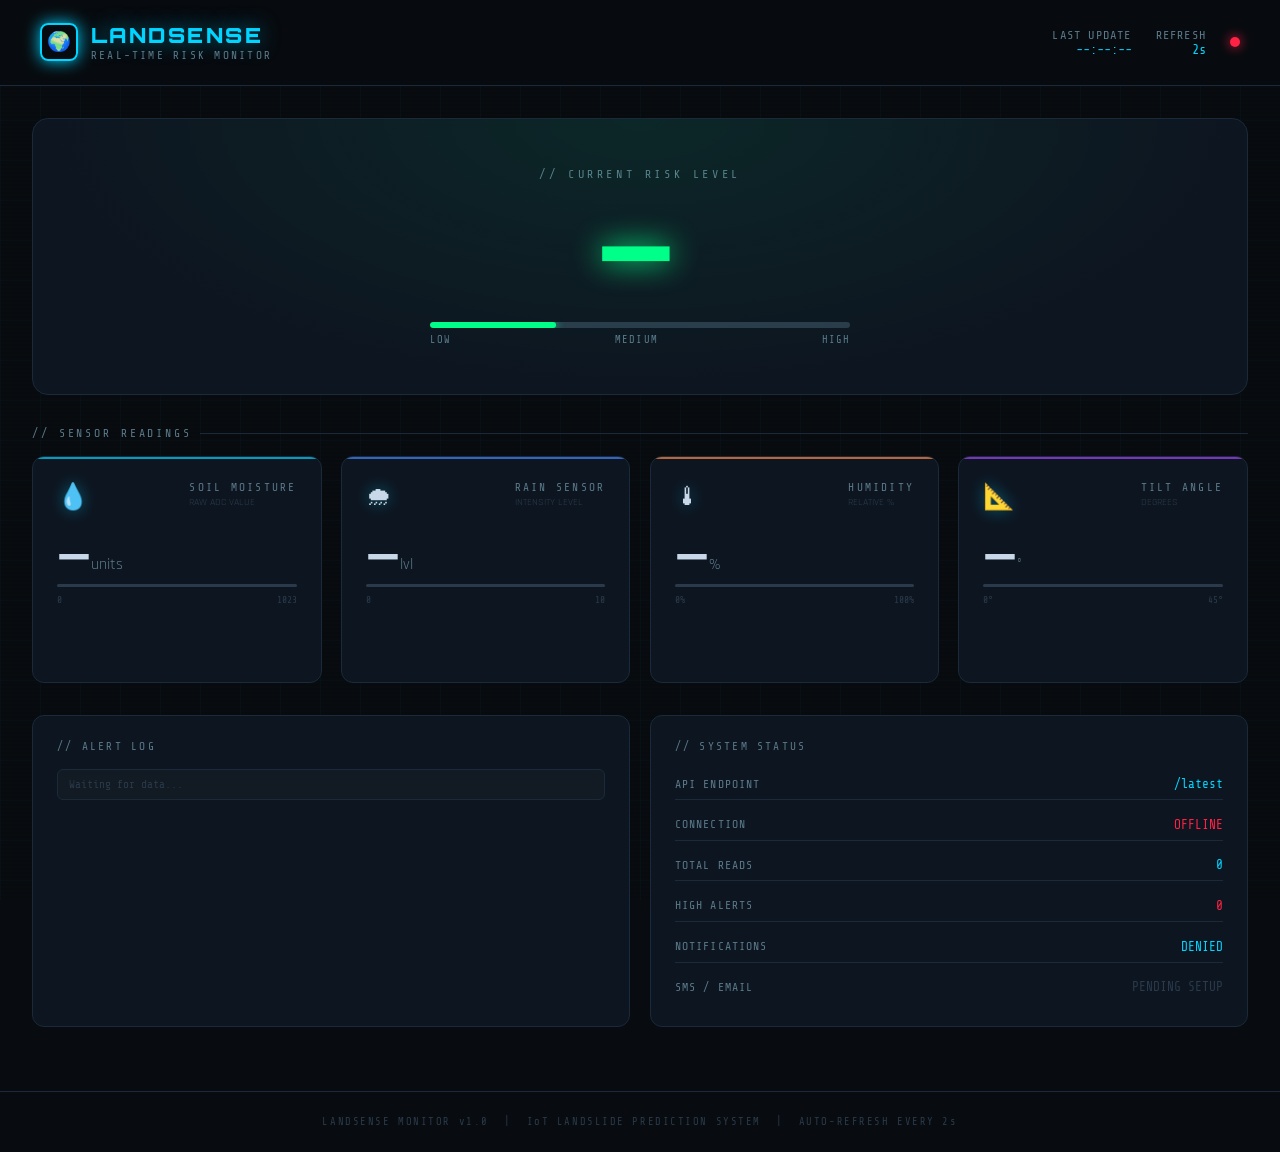
==== index.html @ 3550a8eb "fix api endpoint to /latest" ====
<!DOCTYPE html>
<html lang="en">
<head>
<meta charset="UTF-8" />
<meta name="viewport" content="width=device-width, initial-scale=1.0"/>
<title>LandSense — Landslide Risk Monitor</title>
<link href="https://fonts.googleapis.com/css2?family=Share+Tech+Mono&family=Rajdhani:wght@400;500;600;700&family=Orbitron:wght@400;700;900&display=swap" rel="stylesheet"/>
<style>
  :root {
    --bg:        #080c10;
    --surface:   #0d1520;
    --border:    #1a2a3a;
    --muted:     #2a3a4a;
    --text:      #c8d8e8;
    --dim:       #5a7a8a;
    --accent:    #00d4ff;

    --low:       #00ff88;
    --low-glow:  #00ff8840;
    --med:       #ffcc00;
    --med-glow:  #ffcc0040;
    --high:      #ff2244;
    --high-glow: #ff224440;

    --font-mono: 'Share Tech Mono', monospace;
    --font-ui:   'Rajdhani', sans-serif;
    --font-hud:  'Orbitron', monospace;
  }

  *, *::before, *::after { box-sizing: border-box; margin: 0; padding: 0; }

  body {
    background: var(--bg);
    color: var(--text);
    font-family: var(--font-ui);
    min-height: 100vh;
    overflow-x: hidden;
  }

  /* ── grid background ── */
  body::before {
    content: '';
    position: fixed;
    inset: 0;
    background-image:
      linear-gradient(rgba(0,212,255,.03) 1px, transparent 1px),
      linear-gradient(90deg, rgba(0,212,255,.03) 1px, transparent 1px);
    background-size: 40px 40px;
    pointer-events: none;
    z-index: 0;
  }

  /* ── scanline overlay ── */
  body::after {
    content: '';
    position: fixed;
    inset: 0;
    background: repeating-linear-gradient(
      0deg,
      transparent,
      transparent 2px,
      rgba(0,0,0,.08) 2px,
      rgba(0,0,0,.08) 4px
    );
    pointer-events: none;
    z-index: 0;
  }

  /* ── ALERT BANNER ── */
  #alert-banner {
    display: none;
    position: fixed;
    top: 0; left: 0; right: 0;
    z-index: 1000;
    background: var(--high);
    color: #fff;
    font-family: var(--font-hud);
    font-size: .85rem;
    font-weight: 700;
    letter-spacing: .15em;
    text-align: center;
    padding: .6rem 1rem;
    animation: bannerPulse 1s ease-in-out infinite;
  }
  @keyframes bannerPulse {
    0%,100% { opacity: 1; }
    50%      { opacity: .6; }
  }
  #alert-banner.visible { display: block; }

  /* ── HEADER ── */
  header {
    position: relative;
    z-index: 10;
    display: flex;
    align-items: center;
    justify-content: space-between;
    padding: 1.4rem 2.5rem;
    border-bottom: 1px solid var(--border);
    background: rgba(8,12,16,.9);
    backdrop-filter: blur(12px);
  }

  .logo {
    display: flex;
    align-items: center;
    gap: .8rem;
  }
  .logo-icon {
    width: 38px; height: 38px;
    border: 2px solid var(--accent);
    border-radius: 8px;
    display: flex; align-items: center; justify-content: center;
    font-size: 1.2rem;
    box-shadow: 0 0 16px var(--accent);
    animation: iconPulse 3s ease-in-out infinite;
  }
  @keyframes iconPulse {
    0%,100% { box-shadow: 0 0 16px var(--accent); }
    50%      { box-shadow: 0 0 28px var(--accent), 0 0 48px rgba(0,212,255,.3); }
  }
  .logo-text {
    font-family: var(--font-hud);
    font-size: 1.3rem;
    font-weight: 900;
    color: var(--accent);
    letter-spacing: .12em;
    text-shadow: 0 0 20px rgba(0,212,255,.5);
  }
  .logo-sub {
    font-size: .7rem;
    color: var(--dim);
    letter-spacing: .2em;
    font-family: var(--font-mono);
    margin-top: 1px;
  }

  .header-right {
    display: flex;
    align-items: center;
    gap: 1.5rem;
  }
  .header-stat {
    text-align: right;
    font-family: var(--font-mono);
    font-size: .75rem;
  }
  .header-stat .label { color: var(--dim); letter-spacing: .1em; }
  .header-stat .val   { color: var(--accent); font-size: .85rem; }

  .status-dot {
    width: 10px; height: 10px;
    border-radius: 50%;
    background: var(--low);
    box-shadow: 0 0 12px var(--low);
    animation: dotBlink 2s ease-in-out infinite;
  }
  @keyframes dotBlink {
    0%,100% { opacity: 1; }
    50%      { opacity: .3; }
  }

  /* ── MAIN ── */
  main {
    position: relative;
    z-index: 1;
    max-width: 1300px;
    margin: 0 auto;
    padding: 2rem 2rem 4rem;
  }

  /* ── RISK HERO ── */
  .risk-hero {
    display: flex;
    flex-direction: column;
    align-items: center;
    justify-content: center;
    padding: 3rem 2rem;
    margin-bottom: 2rem;
    border: 1px solid var(--border);
    border-radius: 16px;
    background: var(--surface);
    position: relative;
    overflow: hidden;
    transition: border-color .4s, box-shadow .4s;
  }
  .risk-hero::before {
    content: '';
    position: absolute;
    inset: 0;
    background: radial-gradient(ellipse at 50% 0%, var(--risk-glow, rgba(0,255,136,.08)) 0%, transparent 70%);
    pointer-events: none;
    transition: background .6s;
  }

  .risk-label {
    font-family: var(--font-mono);
    font-size: .75rem;
    letter-spacing: .3em;
    color: var(--dim);
    margin-bottom: 1rem;
    text-transform: uppercase;
  }
  .risk-value {
    font-family: var(--font-hud);
    font-size: clamp(3rem, 8vw, 6rem);
    font-weight: 900;
    letter-spacing: .08em;
    line-height: 1;
    color: var(--risk-color, var(--low));
    text-shadow: 0 0 30px var(--risk-color, var(--low));
    transition: color .5s, text-shadow .5s;
    animation: riskFloat 4s ease-in-out infinite;
  }
  @keyframes riskFloat {
    0%,100% { transform: translateY(0); }
    50%      { transform: translateY(-6px); }
  }

  .risk-bar-wrap {
    width: 100%;
    max-width: 420px;
    margin-top: 1.8rem;
  }
  .risk-bar-track {
    height: 6px;
    background: var(--muted);
    border-radius: 3px;
    overflow: hidden;
  }
  .risk-bar-fill {
    height: 100%;
    border-radius: 3px;
    background: var(--risk-color, var(--low));
    box-shadow: 0 0 10px var(--risk-color, var(--low));
    width: 30%;
    transition: width .8s cubic-bezier(.4,0,.2,1), background .5s, box-shadow .5s;
  }
  .risk-bar-labels {
    display: flex;
    justify-content: space-between;
    margin-top: .4rem;
    font-family: var(--font-mono);
    font-size: .65rem;
    color: var(--dim);
    letter-spacing: .1em;
  }

  /* ── SENSOR GRID ── */
  .section-title {
    font-family: var(--font-mono);
    font-size: .72rem;
    letter-spacing: .25em;
    color: var(--dim);
    text-transform: uppercase;
    margin-bottom: 1rem;
    display: flex;
    align-items: center;
    gap: .5rem;
  }
  .section-title::after {
    content: '';
    flex: 1;
    height: 1px;
    background: var(--border);
  }

  .sensor-grid {
    display: grid;
    grid-template-columns: repeat(auto-fit, minmax(240px, 1fr));
    gap: 1.2rem;
    margin-bottom: 2rem;
  }

  .sensor-card {
    background: var(--surface);
    border: 1px solid var(--border);
    border-radius: 12px;
    padding: 1.5rem;
    position: relative;
    overflow: hidden;
    transition: border-color .3s, transform .3s;
  }
  .sensor-card:hover {
    border-color: var(--accent);
    transform: translateY(-2px);
  }
  .sensor-card::before {
    content: '';
    position: absolute;
    top: 0; left: 0; right: 0;
    height: 2px;
    background: var(--card-accent, var(--accent));
    opacity: .7;
  }

  .sensor-header {
    display: flex;
    align-items: flex-start;
    justify-content: space-between;
    margin-bottom: 1.2rem;
  }
  .sensor-icon {
    font-size: 1.6rem;
    filter: drop-shadow(0 0 8px rgba(0,212,255,.4));
  }
  .sensor-name {
    font-family: var(--font-mono);
    font-size: .7rem;
    letter-spacing: .2em;
    color: var(--dim);
    text-align: right;
  }
  .sensor-unit {
    font-size: .6rem;
    color: var(--muted);
    margin-top: 2px;
  }

  .sensor-value {
    font-family: var(--font-hud);
    font-size: 2.6rem;
    font-weight: 700;
    color: var(--text);
    line-height: 1;
    margin-bottom: .6rem;
    transition: color .4s;
  }
  .sensor-value span {
    font-size: 1rem;
    color: var(--dim);
    font-family: var(--font-ui);
    font-weight: 400;
  }

  .sensor-bar {
    height: 3px;
    background: var(--muted);
    border-radius: 2px;
    overflow: hidden;
    margin-bottom: .5rem;
  }
  .sensor-bar-fill {
    height: 100%;
    border-radius: 2px;
    background: var(--card-accent, var(--accent));
    transition: width .8s cubic-bezier(.4,0,.2,1);
    width: 0%;
  }
  .sensor-range {
    display: flex;
    justify-content: space-between;
    font-family: var(--font-mono);
    font-size: .6rem;
    color: var(--muted);
  }

  /* sparkline */
  .sparkline-wrap {
    margin-top: .8rem;
    height: 40px;
  }
  .sparkline-wrap canvas {
    width: 100%;
    height: 40px;
  }

  /* ── BOTTOM ROW ── */
  .bottom-row {
    display: grid;
    grid-template-columns: 1fr 1fr;
    gap: 1.2rem;
  }
  @media (max-width: 720px) {
    .bottom-row { grid-template-columns: 1fr; }
  }

  .panel {
    background: var(--surface);
    border: 1px solid var(--border);
    border-radius: 12px;
    padding: 1.5rem;
  }
  .panel-title {
    font-family: var(--font-mono);
    font-size: .7rem;
    letter-spacing: .2em;
    color: var(--dim);
    text-transform: uppercase;
    margin-bottom: 1rem;
  }

  /* alert history */
  .alert-log {
    display: flex;
    flex-direction: column;
    gap: .5rem;
    max-height: 220px;
    overflow-y: auto;
    scrollbar-width: thin;
    scrollbar-color: var(--border) transparent;
  }
  .alert-entry {
    display: flex;
    align-items: center;
    gap: .7rem;
    font-family: var(--font-mono);
    font-size: .75rem;
    padding: .5rem .7rem;
    border-radius: 6px;
    border: 1px solid var(--border);
    background: rgba(255,255,255,.02);
    animation: slideIn .3s ease;
  }
  @keyframes slideIn {
    from { opacity: 0; transform: translateX(-8px); }
    to   { opacity: 1; transform: translateX(0); }
  }
  .alert-dot {
    width: 7px; height: 7px;
    border-radius: 50%;
    flex-shrink: 0;
  }
  .alert-dot.LOW  { background: var(--low);  box-shadow: 0 0 6px var(--low); }
  .alert-dot.MEDIUM { background: var(--med); box-shadow: 0 0 6px var(--med); }
  .alert-dot.HIGH { background: var(--high); box-shadow: 0 0 6px var(--high); }
  .alert-time { color: var(--muted); font-size: .65rem; margin-left: auto; }

  /* status panel */
  .status-grid {
    display: flex;
    flex-direction: column;
    gap: .6rem;
  }
  .status-row {
    display: flex;
    align-items: center;
    justify-content: space-between;
    font-size: .85rem;
    padding: .5rem 0;
    border-bottom: 1px solid var(--border);
  }
  .status-row:last-child { border-bottom: none; }
  .status-key { color: var(--dim); font-family: var(--font-mono); font-size: .72rem; letter-spacing: .1em; }
  .status-val { font-family: var(--font-mono); font-size: .8rem; color: var(--accent); }

  /* ── REFRESH INDICATOR ── */
  .refresh-ring {
    width: 18px; height: 18px;
    border-radius: 50%;
    border: 2px solid var(--border);
    border-top-color: var(--accent);
    animation: spin 1.2s linear infinite;
    display: none;
  }
  @keyframes spin { to { transform: rotate(360deg); } }
  .refresh-ring.active { display: block; }

  /* ── FOOTER ── */
  footer {
    position: relative; z-index: 1;
    text-align: center;
    padding: 1.5rem;
    font-family: var(--font-mono);
    font-size: .65rem;
    color: var(--muted);
    letter-spacing: .15em;
    border-top: 1px solid var(--border);
  }

  /* ── HIGH ALERT OVERLAY ── */
  #high-overlay {
    display: none;
    position: fixed;
    inset: 0;
    z-index: 900;
    pointer-events: none;
    border: 3px solid var(--high);
    box-shadow: inset 0 0 80px rgba(255,34,68,.2);
    animation: borderPulse 1s ease-in-out infinite;
  }
  @keyframes borderPulse {
    0%,100% { opacity: 1; }
    50%      { opacity: .3; }
  }
  #high-overlay.visible { display: block; }

  /* ── RESPONSIVE ── */
  @media (max-width: 600px) {
    header { padding: 1rem 1.2rem; flex-wrap: wrap; gap: .8rem; }
    main   { padding: 1.2rem 1rem 3rem; }
    .sensor-grid { grid-template-columns: 1fr 1fr; }
  }

  /* update flash */
  .flash {
    animation: flashAnim .4s ease;
  }
  @keyframes flashAnim {
    0%   { opacity: .3; }
    100% { opacity: 1; }
  }
</style>
</head>
<body>

<!-- Alert Banner -->
<div id="alert-banner">⚠ CRITICAL — HIGH LANDSLIDE RISK DETECTED — IMMEDIATE ACTION REQUIRED ⚠</div>

<!-- High risk border overlay -->
<div id="high-overlay"></div>

<!-- HEADER -->
<header>
  <div class="logo">
    <div class="logo-icon">🌍</div>
    <div>
      <div class="logo-text">LANDSENSE</div>
      <div class="logo-sub">REAL-TIME RISK MONITOR</div>
    </div>
  </div>
  <div class="header-right">
    <div class="header-stat">
      <div class="label">LAST UPDATE</div>
      <div class="val" id="last-update">--:--:--</div>
    </div>
    <div class="header-stat">
      <div class="label">REFRESH</div>
      <div class="val">2s</div>
    </div>
    <div class="refresh-ring" id="refresh-ring"></div>
    <div class="status-dot" id="conn-dot"></div>
  </div>
</header>

<!-- MAIN -->
<main>

  <!-- RISK HERO -->
  <div class="risk-hero" id="risk-hero">
    <div class="risk-label">// CURRENT RISK LEVEL</div>
    <div class="risk-value" id="risk-value">—</div>
    <div class="risk-bar-wrap">
      <div class="risk-bar-track">
        <div class="risk-bar-fill" id="risk-bar"></div>
      </div>
      <div class="risk-bar-labels">
        <span>LOW</span><span>MEDIUM</span><span>HIGH</span>
      </div>
    </div>
  </div>

  <!-- SENSORS -->
  <div class="section-title">// SENSOR READINGS</div>
  <div class="sensor-grid">

    <div class="sensor-card" style="--card-accent:#00d4ff">
      <div class="sensor-header">
        <div class="sensor-icon">💧</div>
        <div>
          <div class="sensor-name">SOIL MOISTURE</div>
          <div class="sensor-unit">RAW ADC VALUE</div>
        </div>
      </div>
      <div class="sensor-value" id="val-moisture">—<span>units</span></div>
      <div class="sensor-bar"><div class="sensor-bar-fill" id="bar-moisture"></div></div>
      <div class="sensor-range"><span>0</span><span>1023</span></div>
      <div class="sparkline-wrap"><canvas id="spark-moisture"></canvas></div>
    </div>

    <div class="sensor-card" style="--card-accent:#4488ff">
      <div class="sensor-header">
        <div class="sensor-icon">🌧</div>
        <div>
          <div class="sensor-name">RAIN SENSOR</div>
          <div class="sensor-unit">INTENSITY LEVEL</div>
        </div>
      </div>
      <div class="sensor-value" id="val-rain">—<span>lvl</span></div>
      <div class="sensor-bar"><div class="sensor-bar-fill" id="bar-rain"></div></div>
      <div class="sensor-range"><span>0</span><span>10</span></div>
      <div class="sparkline-wrap"><canvas id="spark-rain"></canvas></div>
    </div>

    <div class="sensor-card" style="--card-accent:#ff8844">
      <div class="sensor-header">
        <div class="sensor-icon">🌡</div>
        <div>
          <div class="sensor-name">HUMIDITY</div>
          <div class="sensor-unit">RELATIVE %</div>
        </div>
      </div>
      <div class="sensor-value" id="val-humidity">—<span>%</span></div>
      <div class="sensor-bar"><div class="sensor-bar-fill" id="bar-humidity"></div></div>
      <div class="sensor-range"><span>0%</span><span>100%</span></div>
      <div class="sparkline-wrap"><canvas id="spark-humidity"></canvas></div>
    </div>

    <div class="sensor-card" style="--card-accent:#aa44ff">
      <div class="sensor-header">
        <div class="sensor-icon">📐</div>
        <div>
          <div class="sensor-name">TILT ANGLE</div>
          <div class="sensor-unit">DEGREES</div>
        </div>
      </div>
      <div class="sensor-value" id="val-tilt">—<span>°</span></div>
      <div class="sensor-bar"><div class="sensor-bar-fill" id="bar-tilt"></div></div>
      <div class="sensor-range"><span>0°</span><span>45°</span></div>
      <div class="sparkline-wrap"><canvas id="spark-tilt"></canvas></div>
    </div>

  </div>

  <!-- BOTTOM ROW -->
  <div class="bottom-row">

    <!-- Alert Log -->
    <div class="panel">
      <div class="panel-title">// ALERT LOG</div>
      <div class="alert-log" id="alert-log">
        <div class="alert-entry" style="color:var(--muted)">
          <span style="font-size:.7rem">Waiting for data...</span>
        </div>
      </div>
    </div>

    <!-- System Status -->
    <div class="panel">
      <div class="panel-title">// SYSTEM STATUS</div>
      <div class="status-grid">
        <div class="status-row">
          <span class="status-key">API ENDPOINT</span>
          <span class="status-val" id="st-endpoint">/latest</span>
        </div>
        <div class="status-row">
          <span class="status-key">CONNECTION</span>
          <span class="status-val" id="st-conn">CONNECTING...</span>
        </div>
        <div class="status-row">
          <span class="status-key">TOTAL READS</span>
          <span class="status-val" id="st-reads">0</span>
        </div>
        <div class="status-row">
          <span class="status-key">HIGH ALERTS</span>
          <span class="status-val" id="st-highs" style="color:var(--high)">0</span>
        </div>
        <div class="status-row">
          <span class="status-key">NOTIFICATIONS</span>
          <span class="status-val" id="st-notif">ENABLED</span>
        </div>
        <div class="status-row">
          <span class="status-key">SMS / EMAIL</span>
          <span class="status-val" style="color:var(--muted)">PENDING SETUP</span>
        </div>
      </div>
    </div>

  </div>

</main>

<footer>LANDSENSE MONITOR v1.0 &nbsp;|&nbsp; IoT LANDSLIDE PREDICTION SYSTEM &nbsp;|&nbsp; AUTO-REFRESH EVERY 2s</footer>

<script>
// ══════════════════════════════════════════════
//  CONFIG — change API_URL to your backend
// ══════════════════════════════════════════════
const CONFIG = {
  API_URL: 'https://landslide-backend-gip0.onrender.com/latest',
  REFRESH_MS:     2000,
  DEMO_MODE:      false,   // set false when real backend is running
  MAX_LOG:        50,
  SPARK_POINTS:   20,
};

// ══════════════════════════════════════════════
//  STATE
// ══════════════════════════════════════════════
const state = {
  totalReads:  0,
  highAlerts:  0,
  lastRisk:    null,
  sparkData:   { moisture: [], rain: [], humidity: [], tilt: [] },
  notifGranted: false,
};

// ══════════════════════════════════════════════
//  DEMO DATA GENERATOR (remove when live)
// ══════════════════════════════════════════════
function getDemoData() {
  const r = Math.random();
  let risk;
  if      (r < .5)  risk = 'LOW';
  else if (r < .8)  risk = 'MEDIUM';
  else              risk = 'HIGH';
  return {
    risk,
    data: {
      moisture: Math.floor(Math.random() * 800 + 100),
      rain:     parseFloat((Math.random() * 8).toFixed(1)),
      humidity: Math.floor(Math.random() * 60 + 30),
      tilt:     parseFloat((Math.random() * 30).toFixed(1)),
    }
  };
}

// ══════════════════════════════════════════════
//  FETCH / DEMO
// ══════════════════════════════════════════════
async function fetchData() {
  if (CONFIG.DEMO_MODE) return getDemoData();
  const res = await fetch(CONFIG.API_URL);
  if (!res.ok) throw new Error(`HTTP ${res.status}`);
  return await res.json();
}

// ══════════════════════════════════════════════
//  RISK STYLING
// ══════════════════════════════════════════════
const RISK_MAP = {
  LOW:    { color: 'var(--low)',  glow: 'rgba(0,255,136,.12)',  barW: '15%' },
  MEDIUM: { color: 'var(--med)',  glow: 'rgba(255,204,0,.12)',  barW: '55%' },
  HIGH:   { color: 'var(--high)', glow: 'rgba(255,34,68,.15)',  barW: '95%' },
};

// ══════════════════════════════════════════════
//  UPDATE UI
// ══════════════════════════════════════════════
function updateRisk(risk) {
  const cfg = RISK_MAP[risk] || RISK_MAP.LOW;

  const hero  = document.getElementById('risk-hero');
  const val   = document.getElementById('risk-value');
  const bar   = document.getElementById('risk-bar');
  const overlay = document.getElementById('high-overlay');
  const banner  = document.getElementById('alert-banner');

  val.textContent = risk;
  val.style.color = cfg.color;
  val.style.textShadow = `0 0 30px ${cfg.color}`;
  bar.style.width      = cfg.barW;
  bar.style.background = cfg.color;
  bar.style.boxShadow  = `0 0 10px ${cfg.color}`;
  hero.style.setProperty('--risk-glow', cfg.glow);
  hero.style.borderColor = risk === 'HIGH' ? 'var(--high)' : 'var(--border)';
  hero.style.boxShadow   = risk === 'HIGH' ? '0 0 40px rgba(255,34,68,.2)' : 'none';

  overlay.classList.toggle('visible', risk === 'HIGH');
  banner.classList.toggle('visible',  risk === 'HIGH');
}

function updateSensor(id, value, max) {
  const valEl = document.getElementById(`val-${id}`);
  const barEl = document.getElementById(`bar-${id}`);
  if (!valEl || !barEl) return;

  valEl.classList.remove('flash');
  void valEl.offsetWidth;
  valEl.classList.add('flash');

 const num = parseFloat(value);
if (isNaN(num)) return;

const safeNum = Math.max(0, num);
  if (id === 'rain') {
  let percent = (safeNum / 1023) * 100;
  percent = Math.max(0, Math.min(100, percent));

  displayValue = percent.toFixed(0);
  barValue = percent;
}
if (id === 'tilt') {
  let percent = (safeNum / 5) * 100;   // since max tilt ≈ 5
  percent = Math.max(0, Math.min(100, percent));

  displayValue = percent.toFixed(0);
  barValue = percent;
}
  let displayValue = safeNum;
let barValue = safeNum;

if (id === 'moisture') {
  const DRY = 1023;
  const WET = 300;   // adjust if needed based on your sensor

  // Convert to 0–100% (higher = more wet/danger)
  let percent = ((DRY - num) / (DRY - WET)) * 100;

  // Clamp values
  percent = Math.max(0, Math.min(100, percent));

  displayValue = percent.toFixed(0);   // for UI
  barValue = percent;                 // for bar
}
valEl.innerHTML = `${displayValue}<span>%</span>`;


barEl.style.width = `${Math.min(100, (barValue / max) * 100)}%`;  // sparkline
let color = "#00ff88";

if (barValue > 70) {
  color = "#ff2244";   // danger
} else if (barValue > 40) {
  color = "#ffcc00";   // warning
}

barEl.style.background = color;
valEl.style.color = color;
barEl.style.background = color;
  const arr = state.sparkData[id];
  arr.push(safeNum);
  if (arr.length >= 5) {
  let diff = arr[arr.length - 1] - arr[arr.length - 5];

  if (diff > 100) {
    barEl.style.boxShadow = "0 0 20px red";
  }
}
  if (arr.length > CONFIG.SPARK_POINTS) arr.shift();
  drawSparkline(`spark-${id}`, arr, max);
}

// ══════════════════════════════════════════════
//  SPARKLINES
// ══════════════════════════════════════════════
function drawSparkline(canvasId, data, max) {
  const canvas = document.getElementById(canvasId);
  if (!canvas) return;
  const dpr = window.devicePixelRatio || 1;
  const W = canvas.offsetWidth || 200;
  const H = 40;
  canvas.width  = W * dpr;
  canvas.height = H * dpr;
  const ctx = canvas.getContext('2d');
  ctx.scale(dpr, dpr);
  ctx.clearRect(0, 0, W, H);

  if (data.length < 2) return;
  const step = W / (data.length - 1);
  const color = canvas.closest('.sensor-card').style.getPropertyValue('--card-accent') || '#00d4ff';

  // gradient fill
  const grad = ctx.createLinearGradient(0, 0, 0, H);
  grad.addColorStop(0, color.replace(')', ', .3)').replace('var(', 'rgba(').replace('#00d4ff','rgba(0,212,255'));
  grad.addColorStop(1, 'rgba(0,0,0,0)');

  ctx.beginPath();
  data.forEach((v, i) => {
    const x = i * step;
    const y = H - (v / max) * H * .9 - 2;
    i === 0 ? ctx.moveTo(x, y) : ctx.lineTo(x, y);
  });
  ctx.strokeStyle = color;
  ctx.lineWidth = 1.5;
  ctx.stroke();

  // fill below
  ctx.lineTo((data.length - 1) * step, H);
  ctx.lineTo(0, H);
  ctx.closePath();
  ctx.fillStyle = grad;
  ctx.fill();
}

// ══════════════════════════════════════════════
//  ALERT LOG
// ══════════════════════════════════════════════
function addLog(risk, data) {
  const log = document.getElementById('alert-log');
  // clear placeholder
  if (log.children.length === 1 && log.children[0].style.color === 'var(--muted)') {
    log.innerHTML = '';
  }

  const now  = new Date();
  const time = now.toTimeString().slice(0,8);
  const entry = document.createElement('div');
  entry.className = 'alert-entry';
  entry.innerHTML = `
    <div class="alert-dot ${risk}"></div>
    <span style="color:${RISK_MAP[risk]?.color || 'var(--text)'};font-weight:600">${risk}</span>
    <span style="color:var(--dim)">M:${data.moisture} R:${data.rain} H:${data.humidity}% T:${data.tilt}°</span>
    <span class="alert-time">${time}</span>
  `;
  log.prepend(entry);
  while (log.children.length > CONFIG.MAX_LOG) log.removeChild(log.lastChild);
}

// ══════════════════════════════════════════════
//  ALERT SYSTEM (modular — ready for SMS/email)
// ══════════════════════════════════════════════
const AlertManager = {
  // Called on every data update
  evaluate(risk, data) {
    if (risk === 'HIGH') {
      this.triggerVisual();
      this.triggerBrowserNotification(risk, data);
      this.triggerSound();
      // Future hooks:
      // this.triggerSMS(risk, data);
      // this.triggerEmail(risk, data);
      // this.triggerPushNotification(risk, data);
    }
  },

  triggerVisual() {
    // handled in updateRisk()
  },

  triggerSound() {
    try {
      const ctx = new (window.AudioContext || window.webkitAudioContext)();
      [220, 330, 440].forEach((freq, i) => {
        const osc = ctx.createOscillator();
        const gain = ctx.createGain();
        osc.connect(gain);
        gain.connect(ctx.destination);
        osc.frequency.value = freq;
        osc.type = 'square';
        gain.gain.setValueAtTime(.15, ctx.currentTime + i * .18);
        gain.gain.exponentialRampToValueAtTime(.001, ctx.currentTime + i * .18 + .15);
        osc.start(ctx.currentTime + i * .18);
        osc.stop(ctx.currentTime + i * .18 + .2);
      });
    } catch(e) {}
  },

  triggerBrowserNotification(risk, data) {
    if (!state.notifGranted) return;
    new Notification('⚠ HIGH LANDSLIDE RISK', {
      body: `Moisture: ${data.moisture} | Rain: ${data.rain} | Humidity: ${data.humidity}% | Tilt: ${data.tilt}°`,
      icon: 'data:image/svg+xml,<svg xmlns="http://www.w3.org/2000/svg" viewBox="0 0 100 100"><text y=".9em" font-size="90">🌍</text></svg>',
      tag:  'landslide-high',
    });
  },

  // ── Stubs for future expansion ──────────────
  // triggerSMS(risk, data) {
  //   fetch('/api/notify/sms', { method:'POST', body: JSON.stringify({ risk, data }) });
  // },
  // triggerEmail(risk, data) {
  //   fetch('/api/notify/email', { method:'POST', body: JSON.stringify({ risk, data }) });
  // },
  // triggerPushNotification(risk, data) {
  //   navigator.serviceWorker.ready.then(sw => sw.pushManager.subscribe(...));
  // },
};

// ══════════════════════════════════════════════
//  MAIN POLL LOOP
// ══════════════════════════════════════════════
async function poll() {
  const ring    = document.getElementById('refresh-ring');
  const connEl  = document.getElementById('st-conn');
  const readsEl = document.getElementById('st-reads');
  const highsEl = document.getElementById('st-highs');
  const updEl   = document.getElementById('last-update');
  const dot     = document.getElementById('conn-dot');

  ring.classList.add('active');

  try {
    const json = await fetchData();
    console.log("API DATA:", json);
    const { risk, data } = json;

    // update risk display
    updateRisk(risk);

    // update sensors
    updateSensor('moisture', data.moisture, 1023);
    updateSensor('rain', data.rain, 1023);
    updateSensor('humidity', data.humidity, 100);
    updateSensor('tilt', data.tilt, 5);
    // log
    addLog(risk, data);

    // alerts
    AlertManager.evaluate(risk, data);

    // stats
    state.totalReads++;
    if (risk === 'HIGH') state.highAlerts++;
    readsEl.textContent = state.totalReads;
    highsEl.textContent = state.highAlerts;
    updEl.textContent   = new Date().toTimeString().slice(0,8);
    connEl.textContent  = CONFIG.DEMO_MODE ? 'DEMO MODE' : 'ONLINE';
    connEl.style.color  = CONFIG.DEMO_MODE ? 'var(--med)' : 'var(--low)';
    dot.style.background = 'var(--low)';
    dot.style.boxShadow  = '0 0 12px var(--low)';

  } catch (err) {
    connEl.textContent = 'OFFLINE';
    connEl.style.color = 'var(--high)';
    dot.style.background = 'var(--high)';
    dot.style.boxShadow  = '0 0 12px var(--high)';
    console.error('Fetch error:', err);
  }

  ring.classList.remove('active');
}

// ══════════════════════════════════════════════
//  NOTIFICATIONS PERMISSION
// ══════════════════════════════════════════════
async function requestNotifPermission() {
  if (!('Notification' in window)) return;
  const perm = await Notification.requestPermission();
  state.notifGranted = perm === 'granted';
  document.getElementById('st-notif').textContent = state.notifGranted ? 'ENABLED' : 'DENIED';
}

// ══════════════════════════════════════════════
//  INIT
// ══════════════════════════════════════════════
(async function init() {
  await requestNotifPermission();
  await poll();
  setInterval(poll, CONFIG.REFRESH_MS);
})();
</script>
</body>
</html>
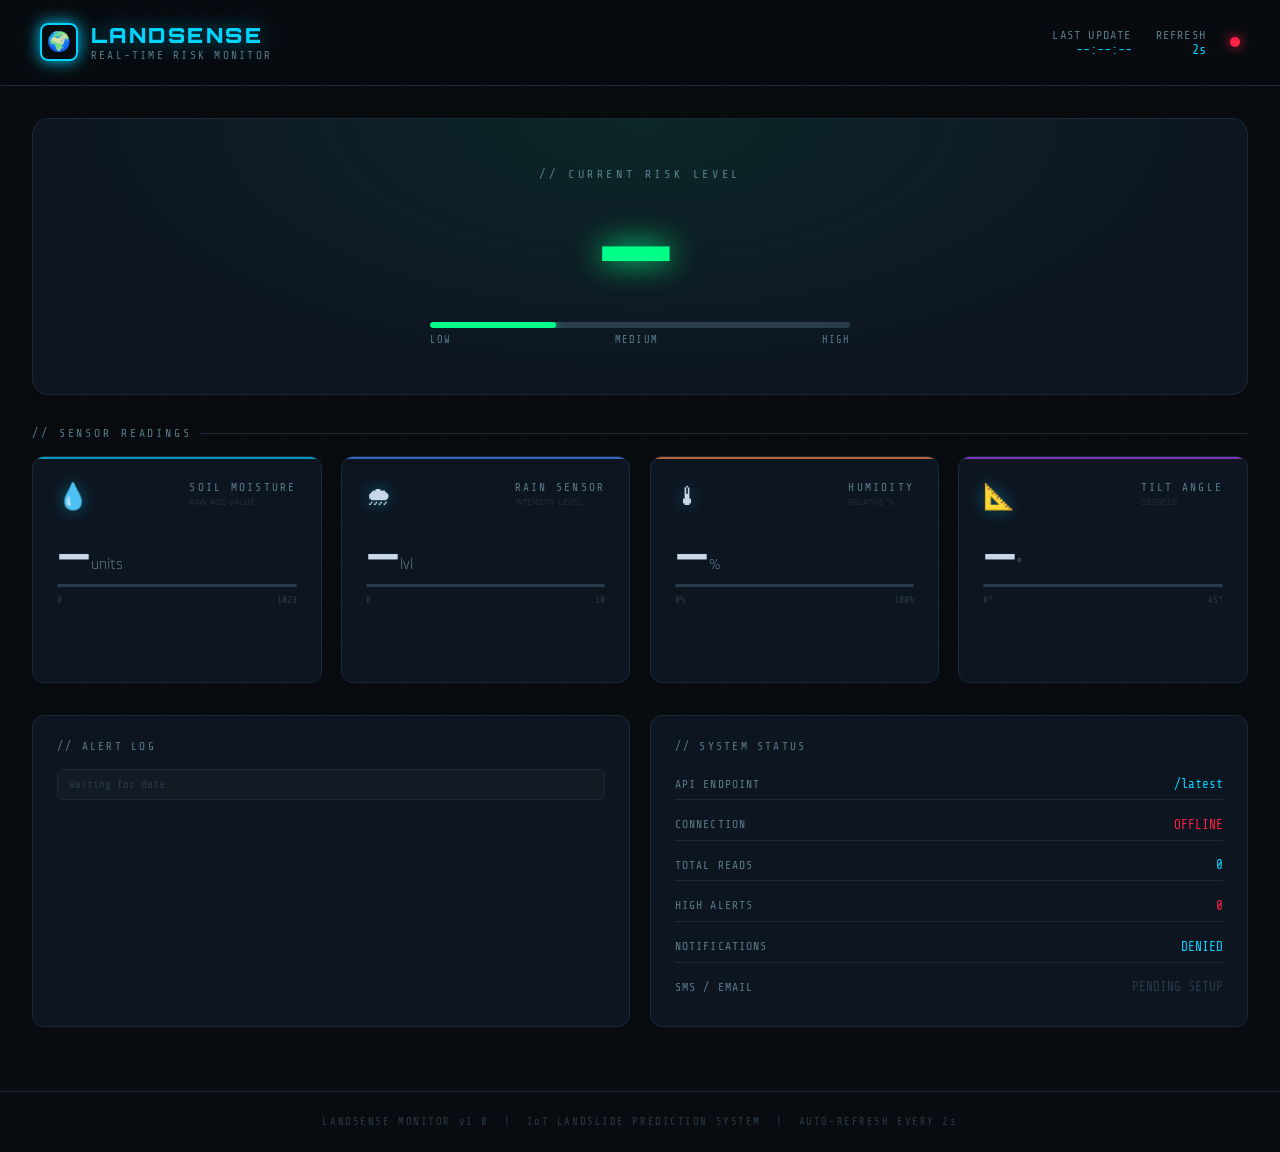
==== commit b8b71157: "fix displayValue initialization bug" ====
--- a/index.html
+++ b/index.html
@@ -763,35 +763,34 @@
 if (isNaN(num)) return;
 
 const safeNum = Math.max(0, num);
-  if (id === 'rain') {
+ let displayValue = safeNum;
+let barValue = safeNum;
+
+if (id === 'rain') {
   let percent = (safeNum / 1023) * 100;
   percent = Math.max(0, Math.min(100, percent));
 
   displayValue = percent.toFixed(0);
   barValue = percent;
 }
+
 if (id === 'tilt') {
-  let percent = (safeNum / 5) * 100;   // since max tilt ≈ 5
+  let percent = (safeNum / 5) * 100;
   percent = Math.max(0, Math.min(100, percent));
 
   displayValue = percent.toFixed(0);
   barValue = percent;
 }
-  let displayValue = safeNum;
-let barValue = safeNum;
 
 if (id === 'moisture') {
   const DRY = 1023;
-  const WET = 300;   // adjust if needed based on your sensor
-
-  // Convert to 0–100% (higher = more wet/danger)
-  let percent = ((DRY - num) / (DRY - WET)) * 100;
-
-  // Clamp values
+  const WET = 300;
+
+  let percent = ((DRY - safeNum) / (DRY - WET)) * 100;
   percent = Math.max(0, Math.min(100, percent));
 
-  displayValue = percent.toFixed(0);   // for UI
-  barValue = percent;                 // for bar
+  displayValue = percent.toFixed(0);
+  barValue = percent;
 }
 valEl.innerHTML = `${displayValue}<span>%</span>`;
 
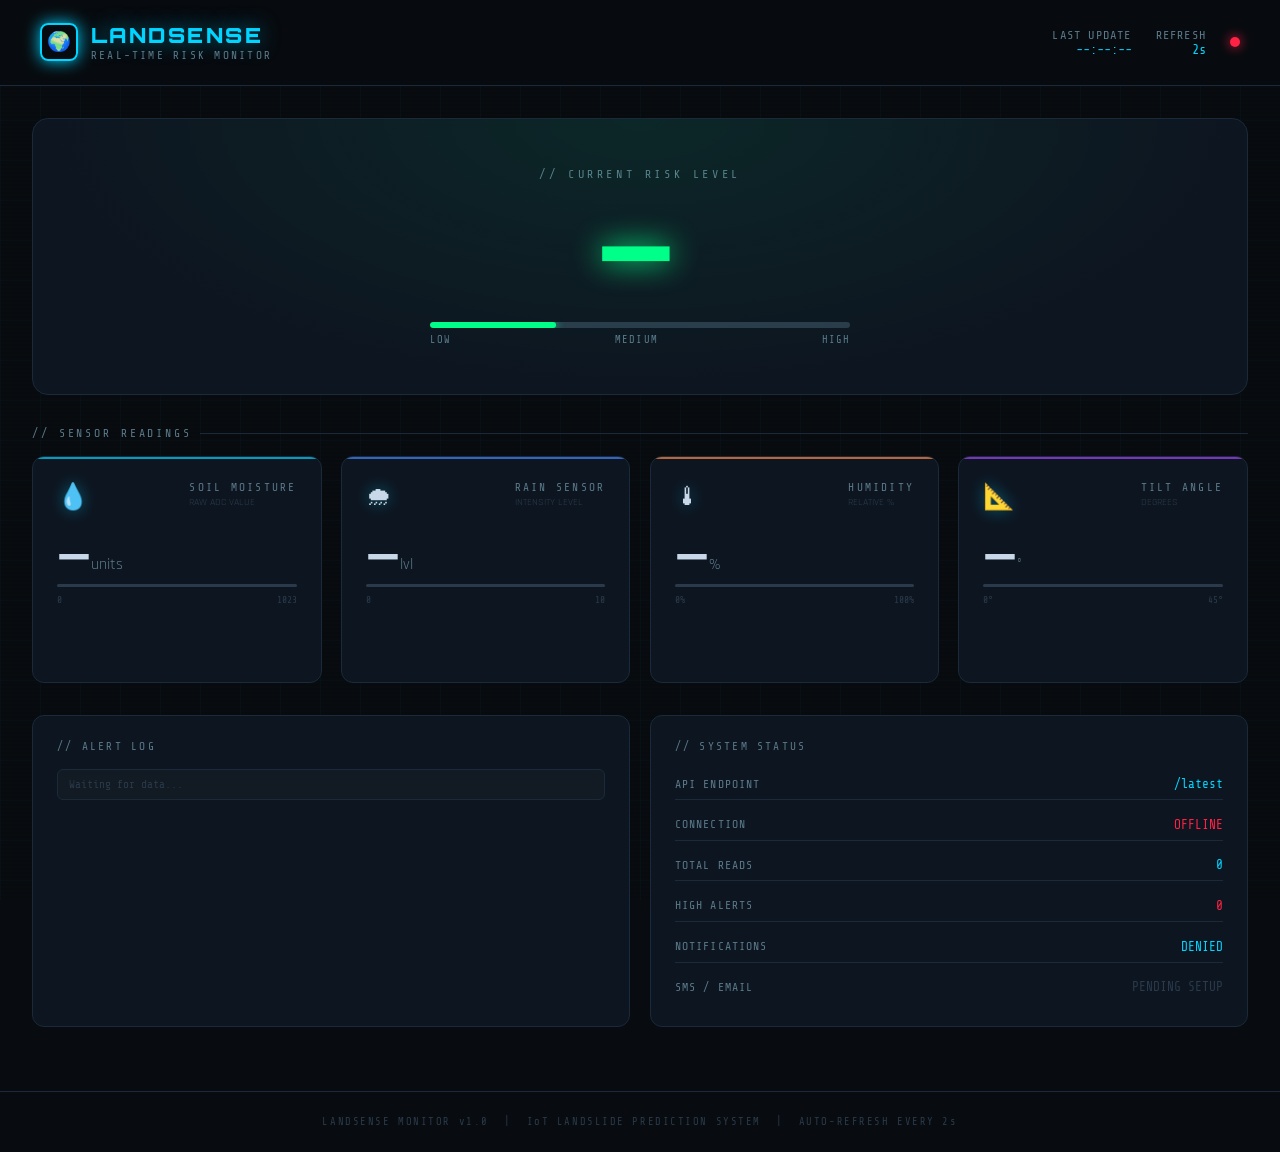
==== commit d9fc896a: "fix rain sensor inversion and calibration" ====
--- a/index.html
+++ b/index.html
@@ -767,7 +767,10 @@
 let barValue = safeNum;
 
 if (id === 'rain') {
-  let percent = (safeNum / 1023) * 100;
+  const DRY = 1023;
+  const WET = 500;   // your calibrated wet value
+
+  let percent = ((DRY - safeNum) / (DRY - WET)) * 100;
   percent = Math.max(0, Math.min(100, percent));
 
   displayValue = percent.toFixed(0);
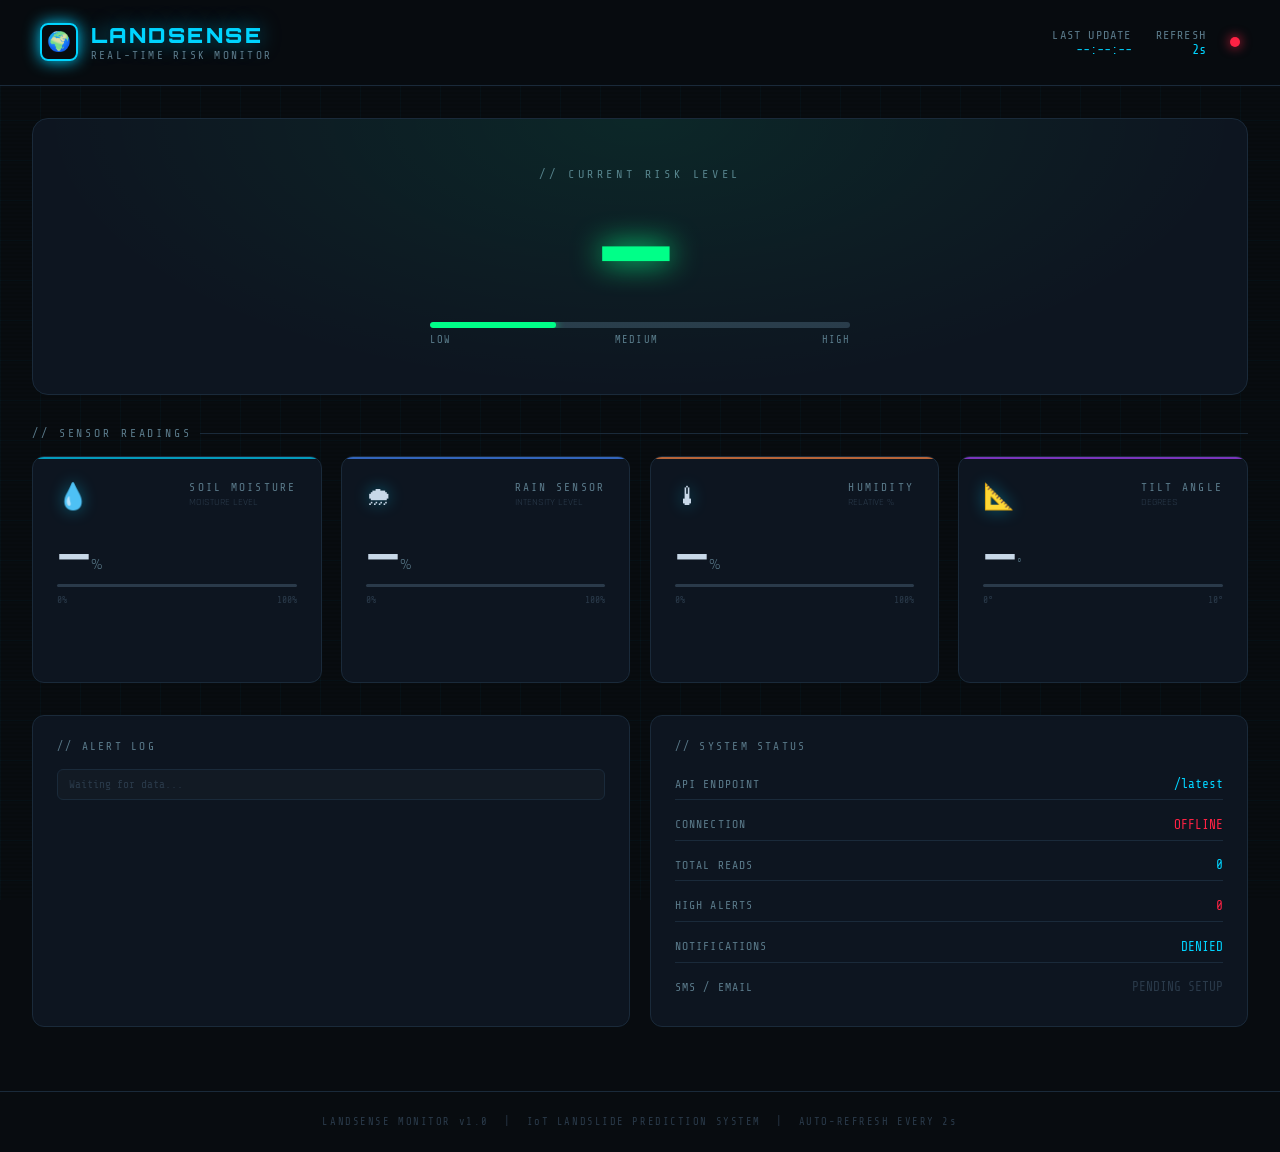
==== commit 7b3af150: "Updated sensor logic and readings" ====
--- a/index.html
+++ b/index.html
@@ -421,9 +421,9 @@
     border-radius: 50%;
     flex-shrink: 0;
   }
-  .alert-dot.LOW  { background: var(--low);  box-shadow: 0 0 6px var(--low); }
-  .alert-dot.MEDIUM { background: var(--med); box-shadow: 0 0 6px var(--med); }
-  .alert-dot.HIGH { background: var(--high); box-shadow: 0 0 6px var(--high); }
+  .alert-dot.LOW    { background: var(--low);  box-shadow: 0 0 6px var(--low); }
+  .alert-dot.MEDIUM { background: var(--med);  box-shadow: 0 0 6px var(--med); }
+  .alert-dot.HIGH   { background: var(--high); box-shadow: 0 0 6px var(--high); }
   .alert-time { color: var(--muted); font-size: .65rem; margin-left: auto; }
 
   /* status panel */
@@ -559,12 +559,12 @@
         <div class="sensor-icon">💧</div>
         <div>
           <div class="sensor-name">SOIL MOISTURE</div>
-          <div class="sensor-unit">RAW ADC VALUE</div>
+          <div class="sensor-unit">MOISTURE LEVEL</div>
         </div>
       </div>
-      <div class="sensor-value" id="val-moisture">—<span>units</span></div>
+      <div class="sensor-value" id="val-moisture">—<span>%</span></div>
       <div class="sensor-bar"><div class="sensor-bar-fill" id="bar-moisture"></div></div>
-      <div class="sensor-range"><span>0</span><span>1023</span></div>
+      <div class="sensor-range"><span>0%</span><span>100%</span></div>
       <div class="sparkline-wrap"><canvas id="spark-moisture"></canvas></div>
     </div>
 
@@ -576,9 +576,9 @@
           <div class="sensor-unit">INTENSITY LEVEL</div>
         </div>
       </div>
-      <div class="sensor-value" id="val-rain">—<span>lvl</span></div>
+      <div class="sensor-value" id="val-rain">—<span>%</span></div>
       <div class="sensor-bar"><div class="sensor-bar-fill" id="bar-rain"></div></div>
-      <div class="sensor-range"><span>0</span><span>10</span></div>
+      <div class="sensor-range"><span>0%</span><span>100%</span></div>
       <div class="sparkline-wrap"><canvas id="spark-rain"></canvas></div>
     </div>
 
@@ -606,7 +606,7 @@
       </div>
       <div class="sensor-value" id="val-tilt">—<span>°</span></div>
       <div class="sensor-bar"><div class="sensor-bar-fill" id="bar-tilt"></div></div>
-      <div class="sensor-range"><span>0°</span><span>45°</span></div>
+      <div class="sensor-range"><span>0°</span><span>10°</span></div>
       <div class="sparkline-wrap"><canvas id="spark-tilt"></canvas></div>
     </div>
 
@@ -667,41 +667,50 @@
 //  CONFIG — change API_URL to your backend
 // ══════════════════════════════════════════════
 const CONFIG = {
-  API_URL: 'https://landslide-backend-gip0.onrender.com/latest',
-  REFRESH_MS:     2000,
-  DEMO_MODE:      false,   // set false when real backend is running
-  MAX_LOG:        50,
-  SPARK_POINTS:   20,
+  API_URL:     'https://landslide-backend-gip0.onrender.com/latest',
+  REFRESH_MS:  2000,
+  DEMO_MODE:   false,
+  MAX_LOG:     50,
+  SPARK_POINTS: 20,
 };
 
 // ══════════════════════════════════════════════
 //  STATE
 // ══════════════════════════════════════════════
 const state = {
-  totalReads:  0,
-  highAlerts:  0,
-  lastRisk:    null,
-  sparkData:   { moisture: [], rain: [], humidity: [], tilt: [] },
+  totalReads:   0,
+  highAlerts:   0,
+  lastRisk:     null,
+  sparkData:    { moisture: [], rain: [], humidity: [], tilt: [] },
   notifGranted: false,
 };
 
 // ══════════════════════════════════════════════
+//  FIX 1 — risk_level number → string label
+//  Arduino sends 0/1/2/3, dashboard needs LOW/MEDIUM/HIGH
+// ══════════════════════════════════════════════
+const RISK_LABELS = {
+  0: 'LOW',
+  1: 'LOW',
+  2: 'MEDIUM',
+  3: 'HIGH'
+};
+
+// ══════════════════════════════════════════════
 //  DEMO DATA GENERATOR (remove when live)
 // ══════════════════════════════════════════════
 function getDemoData() {
   const r = Math.random();
-  let risk;
-  if      (r < .5)  risk = 'LOW';
-  else if (r < .8)  risk = 'MEDIUM';
-  else              risk = 'HIGH';
+  let risk_level;
+  if      (r < .5)  risk_level = 0;
+  else if (r < .8)  risk_level = 2;
+  else              risk_level = 3;
   return {
-    risk,
-    data: {
-      moisture: Math.floor(Math.random() * 800 + 100),
-      rain:     parseFloat((Math.random() * 8).toFixed(1)),
-      humidity: Math.floor(Math.random() * 60 + 30),
-      tilt:     parseFloat((Math.random() * 30).toFixed(1)),
-    }
+    risk_level,
+    moisture: Math.floor(Math.random() * 80),
+    rain:     Math.floor(Math.random() * 80),
+    humidity: Math.floor(Math.random() * 60 + 30),
+    tilt:     parseFloat((Math.random() * 9).toFixed(2)),
   };
 }
 
@@ -725,19 +734,19 @@
 };
 
 // ══════════════════════════════════════════════
-//  UPDATE UI
+//  UPDATE RISK UI
 // ══════════════════════════════════════════════
 function updateRisk(risk) {
   const cfg = RISK_MAP[risk] || RISK_MAP.LOW;
 
-  const hero  = document.getElementById('risk-hero');
-  const val   = document.getElementById('risk-value');
-  const bar   = document.getElementById('risk-bar');
+  const hero    = document.getElementById('risk-hero');
+  const val     = document.getElementById('risk-value');
+  const bar     = document.getElementById('risk-bar');
   const overlay = document.getElementById('high-overlay');
   const banner  = document.getElementById('alert-banner');
 
-  val.textContent = risk;
-  val.style.color = cfg.color;
+  val.textContent      = risk;
+  val.style.color      = cfg.color;
   val.style.textShadow = `0 0 30px ${cfg.color}`;
   bar.style.width      = cfg.barW;
   bar.style.background = cfg.color;
@@ -750,6 +759,13 @@
   banner.classList.toggle('visible',  risk === 'HIGH');
 }
 
+// ══════════════════════════════════════════════
+//  UPDATE SENSOR CARD
+//  FIX 2 — Arduino already sends moisture/rain as 0–100%
+//           so NO re-mapping here, just use value directly
+//  FIX 3 — tilt max corrected to 10 (not 5)
+//  FIX 4 — removed duplicate barEl.style.background line
+// ══════════════════════════════════════════════
 function updateSensor(id, value, max) {
   const valEl = document.getElementById(`val-${id}`);
   const barEl = document.getElementById(`bar-${id}`);
@@ -759,66 +775,59 @@
   void valEl.offsetWidth;
   valEl.classList.add('flash');
 
- const num = parseFloat(value);
-if (isNaN(num)) return;
-
-const safeNum = Math.max(0, num);
- let displayValue = safeNum;
-let barValue = safeNum;
-
-if (id === 'rain') {
-  const DRY = 1023;
-  const WET = 500;   // your calibrated wet value
-
-  let percent = ((DRY - safeNum) / (DRY - WET)) * 100;
-  percent = Math.max(0, Math.min(100, percent));
-
-  displayValue = percent.toFixed(0);
-  barValue = percent;
-}
-
-if (id === 'tilt') {
-  let percent = (safeNum / 5) * 100;
-  percent = Math.max(0, Math.min(100, percent));
-
-  displayValue = percent.toFixed(0);
-  barValue = percent;
-}
-
-if (id === 'moisture') {
-  const DRY = 1023;
-  const WET = 300;
-
-  let percent = ((DRY - safeNum) / (DRY - WET)) * 100;
-  percent = Math.max(0, Math.min(100, percent));
-
-  displayValue = percent.toFixed(0);
-  barValue = percent;
-}
-valEl.innerHTML = `${displayValue}<span>%</span>`;
-
-
-barEl.style.width = `${Math.min(100, (barValue / max) * 100)}%`;  // sparkline
-let color = "#00ff88";
-
-if (barValue > 70) {
-  color = "#ff2244";   // danger
-} else if (barValue > 40) {
-  color = "#ffcc00";   // warning
-}
-
-barEl.style.background = color;
-valEl.style.color = color;
-barEl.style.background = color;
+  const num = parseFloat(value);
+  if (isNaN(num)) return;
+
+  const safeNum = Math.max(0, num);
+  let displayValue = safeNum;
+  let barValue     = safeNum;
+
+  // FIX: moisture and rain already come as % from Arduino — use directly
+  if (id === 'moisture' || id === 'rain') {
+    displayValue = safeNum.toFixed(0);
+    barValue     = safeNum;
+  }
+
+  // tilt: show actual value in degrees, scale bar to max
+  if (id === 'tilt') {
+    displayValue = safeNum.toFixed(2);
+    barValue     = safeNum;
+  }
+
+  // humidity: already 0–100
+  if (id === 'humidity') {
+    displayValue = safeNum.toFixed(1);
+    barValue     = safeNum;
+  }
+
+  // Show % for moisture/rain/humidity, degrees for tilt
+  if (id === 'tilt') {
+    valEl.innerHTML = `${displayValue}<span>°</span>`;
+  } else {
+    valEl.innerHTML = `${displayValue}<span>%</span>`;
+  }
+
+  barEl.style.width = `${Math.min(100, (barValue / max) * 100)}%`;
+
+  // colour thresholds
+  let color = '#00ff88';
+  if (barValue > 70)      color = '#ff2244';
+  else if (barValue > 40) color = '#ffcc00';
+
+  barEl.style.background = color;   // FIX: only set once (removed duplicate)
+  valEl.style.color      = color;
+
+  // sparkline spike highlight
   const arr = state.sparkData[id];
   arr.push(safeNum);
   if (arr.length >= 5) {
-  let diff = arr[arr.length - 1] - arr[arr.length - 5];
-
-  if (diff > 100) {
-    barEl.style.boxShadow = "0 0 20px red";
-  }
-}
+    const diff = arr[arr.length - 1] - arr[arr.length - 5];
+    if (diff > 20) {
+      barEl.style.boxShadow = '0 0 20px red';
+    } else {
+      barEl.style.boxShadow = 'none';
+    }
+  }
   if (arr.length > CONFIG.SPARK_POINTS) arr.shift();
   drawSparkline(`spark-${id}`, arr, max);
 }
@@ -839,7 +848,7 @@
   ctx.clearRect(0, 0, W, H);
 
   if (data.length < 2) return;
-  const step = W / (data.length - 1);
+  const step  = W / (data.length - 1);
   const color = canvas.closest('.sensor-card').style.getPropertyValue('--card-accent') || '#00d4ff';
 
   // gradient fill
@@ -857,7 +866,7 @@
   ctx.lineWidth = 1.5;
   ctx.stroke();
 
-  // fill below
+  // fill below line
   ctx.lineTo((data.length - 1) * step, H);
   ctx.lineTo(0, H);
   ctx.closePath();
@@ -867,22 +876,21 @@
 
 // ══════════════════════════════════════════════
 //  ALERT LOG
-// ══════════════════════════════════════════════
-function addLog(risk, data) {
+//  FIX 5 — use flat json fields instead of json.data.x
+// ══════════════════════════════════════════════
+function addLog(risk, json) {
   const log = document.getElementById('alert-log');
-  // clear placeholder
   if (log.children.length === 1 && log.children[0].style.color === 'var(--muted)') {
     log.innerHTML = '';
   }
 
-  const now  = new Date();
-  const time = now.toTimeString().slice(0,8);
+  const time  = new Date().toTimeString().slice(0, 8);
   const entry = document.createElement('div');
   entry.className = 'alert-entry';
   entry.innerHTML = `
     <div class="alert-dot ${risk}"></div>
     <span style="color:${RISK_MAP[risk]?.color || 'var(--text)'};font-weight:600">${risk}</span>
-    <span style="color:var(--dim)">M:${data.moisture} R:${data.rain} H:${data.humidity}% T:${data.tilt}°</span>
+    <span style="color:var(--dim)">M:${json.moisture}% R:${json.rain}% H:${json.humidity}% T:${json.tilt}°</span>
     <span class="alert-time">${time}</span>
   `;
   log.prepend(entry);
@@ -890,31 +898,21 @@
 }
 
 // ══════════════════════════════════════════════
-//  ALERT SYSTEM (modular — ready for SMS/email)
+//  ALERT SYSTEM
 // ══════════════════════════════════════════════
 const AlertManager = {
-  // Called on every data update
-  evaluate(risk, data) {
+  evaluate(risk, json) {
     if (risk === 'HIGH') {
-      this.triggerVisual();
-      this.triggerBrowserNotification(risk, data);
+      this.triggerBrowserNotification(risk, json);
       this.triggerSound();
-      // Future hooks:
-      // this.triggerSMS(risk, data);
-      // this.triggerEmail(risk, data);
-      // this.triggerPushNotification(risk, data);
     }
-  },
-
-  triggerVisual() {
-    // handled in updateRisk()
   },
 
   triggerSound() {
     try {
       const ctx = new (window.AudioContext || window.webkitAudioContext)();
       [220, 330, 440].forEach((freq, i) => {
-        const osc = ctx.createOscillator();
+        const osc  = ctx.createOscillator();
         const gain = ctx.createGain();
         osc.connect(gain);
         gain.connect(ctx.destination);
@@ -923,34 +921,24 @@
         gain.gain.setValueAtTime(.15, ctx.currentTime + i * .18);
         gain.gain.exponentialRampToValueAtTime(.001, ctx.currentTime + i * .18 + .15);
         osc.start(ctx.currentTime + i * .18);
-        osc.stop(ctx.currentTime + i * .18 + .2);
+        osc.stop(ctx.currentTime  + i * .18 + .2);
       });
     } catch(e) {}
   },
 
-  triggerBrowserNotification(risk, data) {
+  triggerBrowserNotification(risk, json) {
     if (!state.notifGranted) return;
     new Notification('⚠ HIGH LANDSLIDE RISK', {
-      body: `Moisture: ${data.moisture} | Rain: ${data.rain} | Humidity: ${data.humidity}% | Tilt: ${data.tilt}°`,
+      body: `Moisture: ${json.moisture}% | Rain: ${json.rain}% | Humidity: ${json.humidity}% | Tilt: ${json.tilt}°`,
       icon: 'data:image/svg+xml,<svg xmlns="http://www.w3.org/2000/svg" viewBox="0 0 100 100"><text y=".9em" font-size="90">🌍</text></svg>',
       tag:  'landslide-high',
     });
   },
-
-  // ── Stubs for future expansion ──────────────
-  // triggerSMS(risk, data) {
-  //   fetch('/api/notify/sms', { method:'POST', body: JSON.stringify({ risk, data }) });
-  // },
-  // triggerEmail(risk, data) {
-  //   fetch('/api/notify/email', { method:'POST', body: JSON.stringify({ risk, data }) });
-  // },
-  // triggerPushNotification(risk, data) {
-  //   navigator.serviceWorker.ready.then(sw => sw.pushManager.subscribe(...));
-  // },
 };
 
 // ══════════════════════════════════════════════
 //  MAIN POLL LOOP
+//  FIX 6 — read flat json fields, convert risk_level number → string
 // ══════════════════════════════════════════════
 async function poll() {
   const ring    = document.getElementById('refresh-ring');
@@ -964,37 +952,40 @@
 
   try {
     const json = await fetchData();
-    console.log("API DATA:", json);
-    const { risk, data } = json;
+    console.log('API DATA:', json);
+
+    // FIX: convert numeric risk_level (0/1/2/3) → text label (LOW/MEDIUM/HIGH)
+    const risk = RISK_LABELS[json.risk_level] || 'LOW';
 
     // update risk display
     updateRisk(risk);
 
-    // update sensors
-    updateSensor('moisture', data.moisture, 1023);
-    updateSensor('rain', data.rain, 1023);
-    updateSensor('humidity', data.humidity, 100);
-    updateSensor('tilt', data.tilt, 5);
+    // FIX: use flat json fields directly, correct max values
+    updateSensor('moisture', json.moisture, 100);  // already %
+    updateSensor('rain',     json.rain,     100);  // already %
+    updateSensor('humidity', json.humidity, 100);
+    updateSensor('tilt',     json.tilt,     10);   // FIX: max 10, not 5
+
     // log
-    addLog(risk, data);
+    addLog(risk, json);
 
     // alerts
-    AlertManager.evaluate(risk, data);
+    AlertManager.evaluate(risk, json);
 
     // stats
     state.totalReads++;
     if (risk === 'HIGH') state.highAlerts++;
-    readsEl.textContent = state.totalReads;
-    highsEl.textContent = state.highAlerts;
-    updEl.textContent   = new Date().toTimeString().slice(0,8);
-    connEl.textContent  = CONFIG.DEMO_MODE ? 'DEMO MODE' : 'ONLINE';
-    connEl.style.color  = CONFIG.DEMO_MODE ? 'var(--med)' : 'var(--low)';
+    readsEl.textContent  = state.totalReads;
+    highsEl.textContent  = state.highAlerts;
+    updEl.textContent    = new Date().toTimeString().slice(0, 8);
+    connEl.textContent   = CONFIG.DEMO_MODE ? 'DEMO MODE' : 'ONLINE';
+    connEl.style.color   = CONFIG.DEMO_MODE ? 'var(--med)' : 'var(--low)';
     dot.style.background = 'var(--low)';
     dot.style.boxShadow  = '0 0 12px var(--low)';
 
   } catch (err) {
-    connEl.textContent = 'OFFLINE';
-    connEl.style.color = 'var(--high)';
+    connEl.textContent   = 'OFFLINE';
+    connEl.style.color   = 'var(--high)';
     dot.style.background = 'var(--high)';
     dot.style.boxShadow  = '0 0 12px var(--high)';
     console.error('Fetch error:', err);
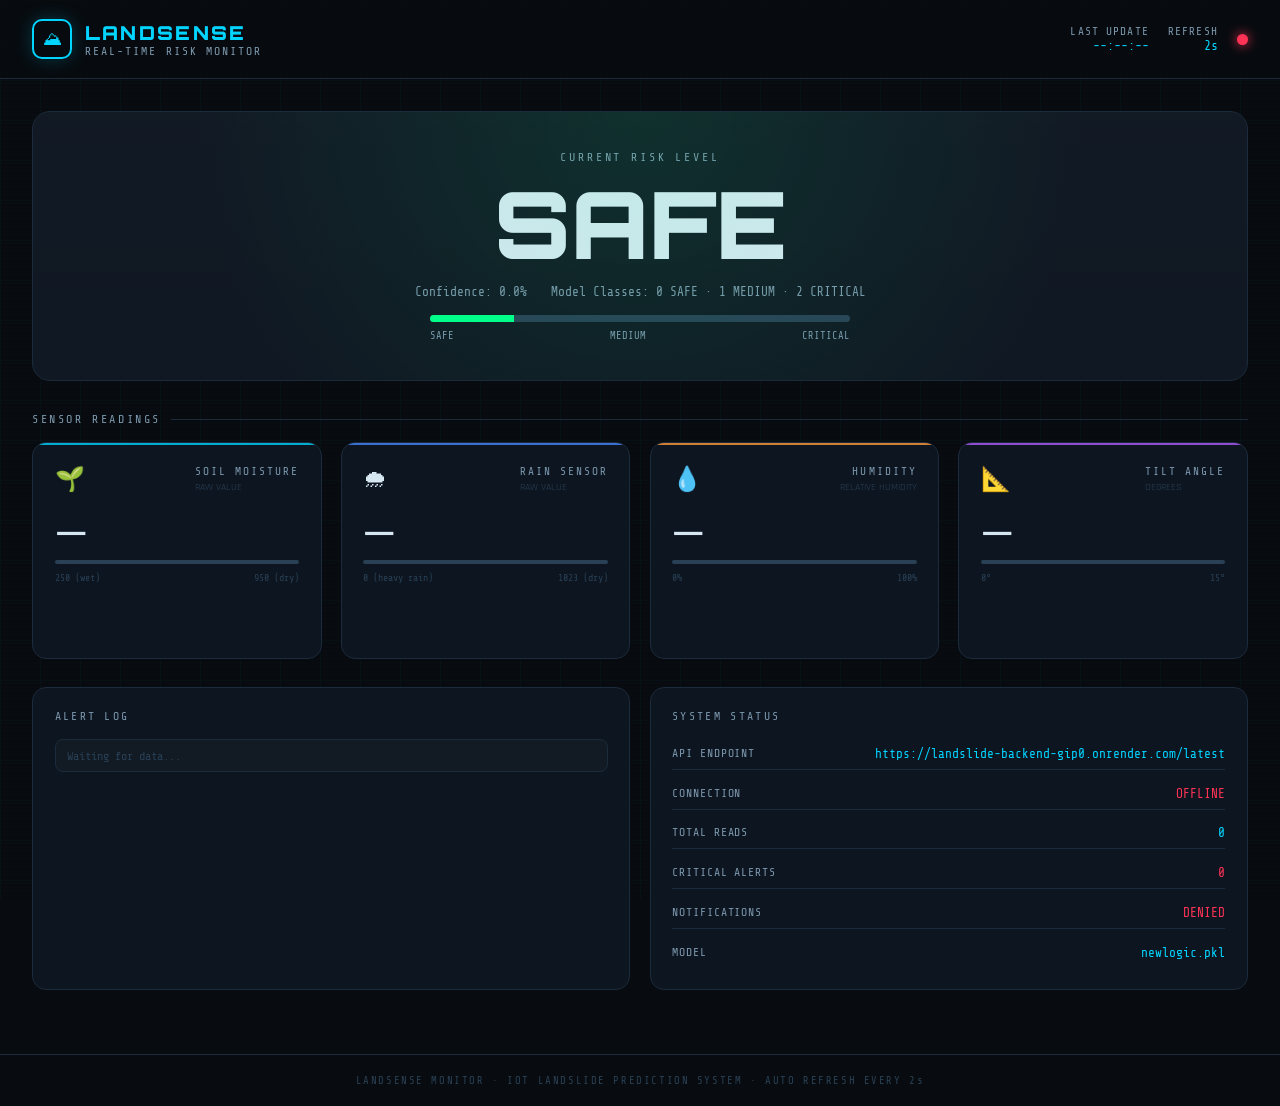
==== commit c9061eba: "Added new feature / update" ====
--- a/index.html
+++ b/index.html
@@ -1,1017 +1,736 @@
 <!DOCTYPE html>
 <html lang="en">
 <head>
-<meta charset="UTF-8" />
-<meta name="viewport" content="width=device-width, initial-scale=1.0"/>
-<title>LandSense — Landslide Risk Monitor</title>
-<link href="https://fonts.googleapis.com/css2?family=Share+Tech+Mono&family=Rajdhani:wght@400;500;600;700&family=Orbitron:wght@400;700;900&display=swap" rel="stylesheet"/>
-<style>
-  :root {
-    --bg:        #080c10;
-    --surface:   #0d1520;
-    --border:    #1a2a3a;
-    --muted:     #2a3a4a;
-    --text:      #c8d8e8;
-    --dim:       #5a7a8a;
-    --accent:    #00d4ff;
-
-    --low:       #00ff88;
-    --low-glow:  #00ff8840;
-    --med:       #ffcc00;
-    --med-glow:  #ffcc0040;
-    --high:      #ff2244;
-    --high-glow: #ff224440;
-
-    --font-mono: 'Share Tech Mono', monospace;
-    --font-ui:   'Rajdhani', sans-serif;
-    --font-hud:  'Orbitron', monospace;
-  }
-
-  *, *::before, *::after { box-sizing: border-box; margin: 0; padding: 0; }
-
-  body {
-    background: var(--bg);
-    color: var(--text);
-    font-family: var(--font-ui);
-    min-height: 100vh;
-    overflow-x: hidden;
-  }
-
-  /* ── grid background ── */
-  body::before {
-    content: '';
-    position: fixed;
-    inset: 0;
-    background-image:
-      linear-gradient(rgba(0,212,255,.03) 1px, transparent 1px),
-      linear-gradient(90deg, rgba(0,212,255,.03) 1px, transparent 1px);
-    background-size: 40px 40px;
-    pointer-events: none;
-    z-index: 0;
-  }
-
-  /* ── scanline overlay ── */
-  body::after {
-    content: '';
-    position: fixed;
-    inset: 0;
-    background: repeating-linear-gradient(
-      0deg,
-      transparent,
-      transparent 2px,
-      rgba(0,0,0,.08) 2px,
-      rgba(0,0,0,.08) 4px
-    );
-    pointer-events: none;
-    z-index: 0;
-  }
-
-  /* ── ALERT BANNER ── */
-  #alert-banner {
-    display: none;
-    position: fixed;
-    top: 0; left: 0; right: 0;
-    z-index: 1000;
-    background: var(--high);
-    color: #fff;
-    font-family: var(--font-hud);
-    font-size: .85rem;
-    font-weight: 700;
-    letter-spacing: .15em;
-    text-align: center;
-    padding: .6rem 1rem;
-    animation: bannerPulse 1s ease-in-out infinite;
-  }
-  @keyframes bannerPulse {
-    0%,100% { opacity: 1; }
-    50%      { opacity: .6; }
-  }
-  #alert-banner.visible { display: block; }
-
-  /* ── HEADER ── */
-  header {
-    position: relative;
-    z-index: 10;
-    display: flex;
-    align-items: center;
-    justify-content: space-between;
-    padding: 1.4rem 2.5rem;
-    border-bottom: 1px solid var(--border);
-    background: rgba(8,12,16,.9);
-    backdrop-filter: blur(12px);
-  }
-
-  .logo {
-    display: flex;
-    align-items: center;
-    gap: .8rem;
-  }
-  .logo-icon {
-    width: 38px; height: 38px;
-    border: 2px solid var(--accent);
-    border-radius: 8px;
-    display: flex; align-items: center; justify-content: center;
-    font-size: 1.2rem;
-    box-shadow: 0 0 16px var(--accent);
-    animation: iconPulse 3s ease-in-out infinite;
-  }
-  @keyframes iconPulse {
-    0%,100% { box-shadow: 0 0 16px var(--accent); }
-    50%      { box-shadow: 0 0 28px var(--accent), 0 0 48px rgba(0,212,255,.3); }
-  }
-  .logo-text {
-    font-family: var(--font-hud);
-    font-size: 1.3rem;
-    font-weight: 900;
-    color: var(--accent);
-    letter-spacing: .12em;
-    text-shadow: 0 0 20px rgba(0,212,255,.5);
-  }
-  .logo-sub {
-    font-size: .7rem;
-    color: var(--dim);
-    letter-spacing: .2em;
-    font-family: var(--font-mono);
-    margin-top: 1px;
-  }
-
-  .header-right {
-    display: flex;
-    align-items: center;
-    gap: 1.5rem;
-  }
-  .header-stat {
-    text-align: right;
-    font-family: var(--font-mono);
-    font-size: .75rem;
-  }
-  .header-stat .label { color: var(--dim); letter-spacing: .1em; }
-  .header-stat .val   { color: var(--accent); font-size: .85rem; }
-
-  .status-dot {
-    width: 10px; height: 10px;
-    border-radius: 50%;
-    background: var(--low);
-    box-shadow: 0 0 12px var(--low);
-    animation: dotBlink 2s ease-in-out infinite;
-  }
-  @keyframes dotBlink {
-    0%,100% { opacity: 1; }
-    50%      { opacity: .3; }
-  }
-
-  /* ── MAIN ── */
-  main {
-    position: relative;
-    z-index: 1;
-    max-width: 1300px;
-    margin: 0 auto;
-    padding: 2rem 2rem 4rem;
-  }
-
-  /* ── RISK HERO ── */
-  .risk-hero {
-    display: flex;
-    flex-direction: column;
-    align-items: center;
-    justify-content: center;
-    padding: 3rem 2rem;
-    margin-bottom: 2rem;
-    border: 1px solid var(--border);
-    border-radius: 16px;
-    background: var(--surface);
-    position: relative;
-    overflow: hidden;
-    transition: border-color .4s, box-shadow .4s;
-  }
-  .risk-hero::before {
-    content: '';
-    position: absolute;
-    inset: 0;
-    background: radial-gradient(ellipse at 50% 0%, var(--risk-glow, rgba(0,255,136,.08)) 0%, transparent 70%);
-    pointer-events: none;
-    transition: background .6s;
-  }
-
-  .risk-label {
-    font-family: var(--font-mono);
-    font-size: .75rem;
-    letter-spacing: .3em;
-    color: var(--dim);
-    margin-bottom: 1rem;
-    text-transform: uppercase;
-  }
-  .risk-value {
-    font-family: var(--font-hud);
-    font-size: clamp(3rem, 8vw, 6rem);
-    font-weight: 900;
-    letter-spacing: .08em;
-    line-height: 1;
-    color: var(--risk-color, var(--low));
-    text-shadow: 0 0 30px var(--risk-color, var(--low));
-    transition: color .5s, text-shadow .5s;
-    animation: riskFloat 4s ease-in-out infinite;
-  }
-  @keyframes riskFloat {
-    0%,100% { transform: translateY(0); }
-    50%      { transform: translateY(-6px); }
-  }
-
-  .risk-bar-wrap {
-    width: 100%;
-    max-width: 420px;
-    margin-top: 1.8rem;
-  }
-  .risk-bar-track {
-    height: 6px;
-    background: var(--muted);
-    border-radius: 3px;
-    overflow: hidden;
-  }
-  .risk-bar-fill {
-    height: 100%;
-    border-radius: 3px;
-    background: var(--risk-color, var(--low));
-    box-shadow: 0 0 10px var(--risk-color, var(--low));
-    width: 30%;
-    transition: width .8s cubic-bezier(.4,0,.2,1), background .5s, box-shadow .5s;
-  }
-  .risk-bar-labels {
-    display: flex;
-    justify-content: space-between;
-    margin-top: .4rem;
-    font-family: var(--font-mono);
-    font-size: .65rem;
-    color: var(--dim);
-    letter-spacing: .1em;
-  }
-
-  /* ── SENSOR GRID ── */
-  .section-title {
-    font-family: var(--font-mono);
-    font-size: .72rem;
-    letter-spacing: .25em;
-    color: var(--dim);
-    text-transform: uppercase;
-    margin-bottom: 1rem;
-    display: flex;
-    align-items: center;
-    gap: .5rem;
-  }
-  .section-title::after {
-    content: '';
-    flex: 1;
-    height: 1px;
-    background: var(--border);
-  }
-
-  .sensor-grid {
-    display: grid;
-    grid-template-columns: repeat(auto-fit, minmax(240px, 1fr));
-    gap: 1.2rem;
-    margin-bottom: 2rem;
-  }
-
-  .sensor-card {
-    background: var(--surface);
-    border: 1px solid var(--border);
-    border-radius: 12px;
-    padding: 1.5rem;
-    position: relative;
-    overflow: hidden;
-    transition: border-color .3s, transform .3s;
-  }
-  .sensor-card:hover {
-    border-color: var(--accent);
-    transform: translateY(-2px);
-  }
-  .sensor-card::before {
-    content: '';
-    position: absolute;
-    top: 0; left: 0; right: 0;
-    height: 2px;
-    background: var(--card-accent, var(--accent));
-    opacity: .7;
-  }
-
-  .sensor-header {
-    display: flex;
-    align-items: flex-start;
-    justify-content: space-between;
-    margin-bottom: 1.2rem;
-  }
-  .sensor-icon {
-    font-size: 1.6rem;
-    filter: drop-shadow(0 0 8px rgba(0,212,255,.4));
-  }
-  .sensor-name {
-    font-family: var(--font-mono);
-    font-size: .7rem;
-    letter-spacing: .2em;
-    color: var(--dim);
-    text-align: right;
-  }
-  .sensor-unit {
-    font-size: .6rem;
-    color: var(--muted);
-    margin-top: 2px;
-  }
-
-  .sensor-value {
-    font-family: var(--font-hud);
-    font-size: 2.6rem;
-    font-weight: 700;
-    color: var(--text);
-    line-height: 1;
-    margin-bottom: .6rem;
-    transition: color .4s;
-  }
-  .sensor-value span {
-    font-size: 1rem;
-    color: var(--dim);
-    font-family: var(--font-ui);
-    font-weight: 400;
-  }
-
-  .sensor-bar {
-    height: 3px;
-    background: var(--muted);
-    border-radius: 2px;
-    overflow: hidden;
-    margin-bottom: .5rem;
-  }
-  .sensor-bar-fill {
-    height: 100%;
-    border-radius: 2px;
-    background: var(--card-accent, var(--accent));
-    transition: width .8s cubic-bezier(.4,0,.2,1);
-    width: 0%;
-  }
-  .sensor-range {
-    display: flex;
-    justify-content: space-between;
-    font-family: var(--font-mono);
-    font-size: .6rem;
-    color: var(--muted);
-  }
-
-  /* sparkline */
-  .sparkline-wrap {
-    margin-top: .8rem;
-    height: 40px;
-  }
-  .sparkline-wrap canvas {
-    width: 100%;
-    height: 40px;
-  }
-
-  /* ── BOTTOM ROW ── */
-  .bottom-row {
-    display: grid;
-    grid-template-columns: 1fr 1fr;
-    gap: 1.2rem;
-  }
-  @media (max-width: 720px) {
-    .bottom-row { grid-template-columns: 1fr; }
-  }
-
-  .panel {
-    background: var(--surface);
-    border: 1px solid var(--border);
-    border-radius: 12px;
-    padding: 1.5rem;
-  }
-  .panel-title {
-    font-family: var(--font-mono);
-    font-size: .7rem;
-    letter-spacing: .2em;
-    color: var(--dim);
-    text-transform: uppercase;
-    margin-bottom: 1rem;
-  }
-
-  /* alert history */
-  .alert-log {
-    display: flex;
-    flex-direction: column;
-    gap: .5rem;
-    max-height: 220px;
-    overflow-y: auto;
-    scrollbar-width: thin;
-    scrollbar-color: var(--border) transparent;
-  }
-  .alert-entry {
-    display: flex;
-    align-items: center;
-    gap: .7rem;
-    font-family: var(--font-mono);
-    font-size: .75rem;
-    padding: .5rem .7rem;
-    border-radius: 6px;
-    border: 1px solid var(--border);
-    background: rgba(255,255,255,.02);
-    animation: slideIn .3s ease;
-  }
-  @keyframes slideIn {
-    from { opacity: 0; transform: translateX(-8px); }
-    to   { opacity: 1; transform: translateX(0); }
-  }
-  .alert-dot {
-    width: 7px; height: 7px;
-    border-radius: 50%;
-    flex-shrink: 0;
-  }
-  .alert-dot.LOW    { background: var(--low);  box-shadow: 0 0 6px var(--low); }
-  .alert-dot.MEDIUM { background: var(--med);  box-shadow: 0 0 6px var(--med); }
-  .alert-dot.HIGH   { background: var(--high); box-shadow: 0 0 6px var(--high); }
-  .alert-time { color: var(--muted); font-size: .65rem; margin-left: auto; }
-
-  /* status panel */
-  .status-grid {
-    display: flex;
-    flex-direction: column;
-    gap: .6rem;
-  }
-  .status-row {
-    display: flex;
-    align-items: center;
-    justify-content: space-between;
-    font-size: .85rem;
-    padding: .5rem 0;
-    border-bottom: 1px solid var(--border);
-  }
-  .status-row:last-child { border-bottom: none; }
-  .status-key { color: var(--dim); font-family: var(--font-mono); font-size: .72rem; letter-spacing: .1em; }
-  .status-val { font-family: var(--font-mono); font-size: .8rem; color: var(--accent); }
-
-  /* ── REFRESH INDICATOR ── */
-  .refresh-ring {
-    width: 18px; height: 18px;
-    border-radius: 50%;
-    border: 2px solid var(--border);
-    border-top-color: var(--accent);
-    animation: spin 1.2s linear infinite;
-    display: none;
-  }
-  @keyframes spin { to { transform: rotate(360deg); } }
-  .refresh-ring.active { display: block; }
-
-  /* ── FOOTER ── */
-  footer {
-    position: relative; z-index: 1;
-    text-align: center;
-    padding: 1.5rem;
-    font-family: var(--font-mono);
-    font-size: .65rem;
-    color: var(--muted);
-    letter-spacing: .15em;
-    border-top: 1px solid var(--border);
-  }
-
-  /* ── HIGH ALERT OVERLAY ── */
-  #high-overlay {
-    display: none;
-    position: fixed;
-    inset: 0;
-    z-index: 900;
-    pointer-events: none;
-    border: 3px solid var(--high);
-    box-shadow: inset 0 0 80px rgba(255,34,68,.2);
-    animation: borderPulse 1s ease-in-out infinite;
-  }
-  @keyframes borderPulse {
-    0%,100% { opacity: 1; }
-    50%      { opacity: .3; }
-  }
-  #high-overlay.visible { display: block; }
-
-  /* ── RESPONSIVE ── */
-  @media (max-width: 600px) {
-    header { padding: 1rem 1.2rem; flex-wrap: wrap; gap: .8rem; }
-    main   { padding: 1.2rem 1rem 3rem; }
-    .sensor-grid { grid-template-columns: 1fr 1fr; }
-  }
-
-  /* update flash */
-  .flash {
-    animation: flashAnim .4s ease;
-  }
-  @keyframes flashAnim {
-    0%   { opacity: .3; }
-    100% { opacity: 1; }
-  }
-</style>
+  <meta charset="UTF-8" />
+  <meta name="viewport" content="width=device-width, initial-scale=1.0" />
+  <title>LandSense Dashboard</title>
+  <link rel="preconnect" href="https://fonts.googleapis.com">
+  <link rel="preconnect" href="https://fonts.gstatic.com" crossorigin>
+  <link href="https://fonts.googleapis.com/css2?family=Share+Tech+Mono&family=Rajdhani:wght@400;500;600;700&family=Orbitron:wght@500;700;900&display=swap" rel="stylesheet">
+  <style>
+    :root {
+      --bg: #080c10;
+      --surface: #0d1520;
+      --surface-2: #101b28;
+      --border: #1c2b3b;
+      --muted: #294055;
+      --text: #d7e7f2;
+      --dim: #7c98ad;
+      --accent: #00d4ff;
+      --safe: #00ff88;
+      --medium: #ffcc00;
+      --critical: #ff3355;
+      --font-mono: 'Share Tech Mono', monospace;
+      --font-ui: 'Rajdhani', sans-serif;
+      --font-hud: 'Orbitron', monospace;
+      --shadow-safe: 0 0 24px rgba(0,255,136,.18);
+      --shadow-medium: 0 0 24px rgba(255,204,0,.18);
+      --shadow-critical: 0 0 28px rgba(255,51,85,.22);
+    }
+    * { box-sizing: border-box; margin: 0; padding: 0; }
+    body {
+      min-height: 100vh;
+      background: var(--bg);
+      color: var(--text);
+      font-family: var(--font-ui);
+      overflow-x: hidden;
+      position: relative;
+    }
+    body::before {
+      content: "";
+      position: fixed;
+      inset: 0;
+      background-image:
+        linear-gradient(rgba(0,212,255,.03) 1px, transparent 1px),
+        linear-gradient(90deg, rgba(0,212,255,.03) 1px, transparent 1px);
+      background-size: 40px 40px;
+      pointer-events: none;
+    }
+    body::after {
+      content: "";
+      position: fixed;
+      inset: 0;
+      background: repeating-linear-gradient(0deg, transparent, transparent 2px, rgba(0,0,0,.06) 2px, rgba(0,0,0,.06) 4px);
+      pointer-events: none;
+    }
+    .alert-banner {
+      display: none;
+      position: fixed;
+      top: 0; left: 0; right: 0;
+      z-index: 1000;
+      background: var(--critical);
+      color: #fff;
+      text-align: center;
+      padding: .7rem 1rem;
+      font-family: var(--font-hud);
+      letter-spacing: .12em;
+      font-size: .85rem;
+      animation: pulseBanner 1.2s ease-in-out infinite;
+    }
+    .alert-banner.visible { display: block; }
+    @keyframes pulseBanner { 0%,100%{opacity:1} 50%{opacity:.6} }
+    .high-overlay {
+      display: none;
+      position: fixed;
+      inset: 0;
+      z-index: 900;
+      border: 3px solid var(--critical);
+      box-shadow: inset 0 0 80px rgba(255,51,85,.18);
+      pointer-events: none;
+      animation: borderPulse 1s ease-in-out infinite;
+    }
+    .high-overlay.visible { display: block; }
+    @keyframes borderPulse { 0%,100%{opacity:1} 50%{opacity:.35} }
+    header {
+      position: sticky;
+      top: 0;
+      z-index: 10;
+      display: flex;
+      justify-content: space-between;
+      align-items: center;
+      gap: 1rem;
+      padding: 1.2rem 2rem;
+      background: rgba(8,12,16,.92);
+      backdrop-filter: blur(10px);
+      border-bottom: 1px solid var(--border);
+    }
+    .logo { display: flex; align-items: center; gap: .8rem; }
+    .logo-icon {
+      width: 40px; height: 40px; border-radius: 10px;
+      border: 2px solid var(--accent); color: var(--accent);
+      display: grid; place-items: center;
+      box-shadow: 0 0 18px rgba(0,212,255,.22);
+      font-size: 1.2rem;
+    }
+    .logo-main {
+      font-family: var(--font-hud);
+      color: var(--accent);
+      letter-spacing: .12em;
+      font-size: 1.2rem;
+      font-weight: 900;
+    }
+    .logo-sub {
+      font-family: var(--font-mono);
+      color: var(--dim);
+      font-size: .72rem;
+      letter-spacing: .18em;
+    }
+    .header-right { display: flex; align-items: center; gap: 1.2rem; flex-wrap: wrap; }
+    .header-stat { text-align: right; }
+    .header-stat .label {
+      color: var(--dim);
+      font-family: var(--font-mono);
+      font-size: .7rem;
+      letter-spacing: .1em;
+    }
+    .header-stat .val {
+      color: var(--accent);
+      font-family: var(--font-mono);
+      font-size: .82rem;
+    }
+    .status-dot {
+      width: 11px; height: 11px; border-radius: 50%;
+      background: var(--safe); box-shadow: 0 0 12px var(--safe);
+    }
+    .refresh-ring {
+      width: 18px; height: 18px; border-radius: 50%;
+      border: 2px solid var(--border); border-top-color: var(--accent);
+      display: none; animation: spin 1s linear infinite;
+    }
+    .refresh-ring.active { display: block; }
+    @keyframes spin { to { transform: rotate(360deg); } }
+    main {
+      position: relative;
+      z-index: 1;
+      max-width: 1300px;
+      margin: 0 auto;
+      padding: 2rem 2rem 4rem;
+    }
+    .risk-hero {
+      border: 1px solid var(--border);
+      border-radius: 18px;
+      background: linear-gradient(180deg, rgba(255,255,255,.02), rgba(255,255,255,.01)), var(--surface);
+      padding: 2.4rem 1.5rem;
+      text-align: center;
+      position: relative;
+      overflow: hidden;
+      margin-bottom: 2rem;
+      transition: border-color .3s, box-shadow .3s;
+    }
+    .risk-hero::before {
+      content: "";
+      position: absolute;
+      inset: 0;
+      background: radial-gradient(circle at top center, var(--risk-glow, rgba(0,255,136,.10)), transparent 68%);
+      pointer-events: none;
+    }
+    .risk-label {
+      font-family: var(--font-mono);
+      color: var(--dim);
+      font-size: .74rem;
+      letter-spacing: .24em;
+      margin-bottom: .9rem;
+    }
+    .risk-value {
+      font-family: var(--font-hud);
+      font-size: clamp(2.8rem, 8vw, 5.8rem);
+      line-height: 1;
+      font-weight: 900;
+      margin-bottom: .9rem;
+    }
+    .risk-meta {
+      display: flex; justify-content: center; gap: 1.5rem; flex-wrap: wrap;
+      color: var(--dim); font-family: var(--font-mono); font-size: .8rem; margin-bottom: 1rem;
+    }
+    .risk-bar-wrap { max-width: 420px; margin: 0 auto; }
+    .risk-bar-track { height: 7px; background: var(--muted); border-radius: 999px; overflow: hidden; }
+    .risk-bar-fill { height: 100%; width: 20%; background: var(--safe); transition: width .5s, background .5s; }
+    .risk-bar-labels {
+      display: flex; justify-content: space-between; margin-top: .45rem;
+      color: var(--dim); font-family: var(--font-mono); font-size: .65rem;
+    }
+    .section-title {
+      display: flex; align-items: center; gap: .6rem;
+      color: var(--dim); font-family: var(--font-mono);
+      font-size: .74rem; letter-spacing: .22em; margin: 1rem 0 1rem;
+    }
+    .section-title::after { content: ""; flex: 1; height: 1px; background: var(--border); }
+    .sensor-grid {
+      display: grid;
+      grid-template-columns: repeat(auto-fit, minmax(240px, 1fr));
+      gap: 1.2rem;
+      margin-bottom: 1.8rem;
+    }
+    .sensor-card {
+      background: var(--surface);
+      border: 1px solid var(--border);
+      border-radius: 14px;
+      padding: 1.35rem;
+      position: relative;
+      overflow: hidden;
+    }
+    .sensor-card::before {
+      content: "";
+      position: absolute;
+      top: 0; left: 0; right: 0;
+      height: 2px;
+      background: var(--card-accent, var(--accent));
+      opacity: .8;
+    }
+    .sensor-header {
+      display: flex; justify-content: space-between; align-items: flex-start; gap: 1rem;
+      margin-bottom: 1rem;
+    }
+    .sensor-icon { font-size: 1.5rem; }
+    .sensor-name {
+      color: var(--dim);
+      font-family: var(--font-mono);
+      font-size: .7rem;
+      letter-spacing: .18em;
+      text-align: right;
+    }
+    .sensor-unit { color: var(--muted); font-size: .64rem; margin-top: .18rem; }
+    .sensor-value {
+      font-family: var(--font-hud);
+      font-size: 2.45rem;
+      line-height: 1;
+      margin-bottom: .65rem;
+      transition: color .3s;
+    }
+    .sensor-value span { font-size: .95rem; color: var(--dim); font-family: var(--font-ui); }
+    .sensor-bar { height: 4px; background: var(--muted); border-radius: 999px; overflow: hidden; margin-bottom: .5rem; }
+    .sensor-bar-fill { height: 100%; width: 0%; background: var(--card-accent, var(--accent)); transition: width .5s, background .3s; }
+    .sensor-range {
+      display: flex; justify-content: space-between; color: var(--muted);
+      font-family: var(--font-mono); font-size: .62rem;
+    }
+    .sparkline-wrap { margin-top: .8rem; height: 40px; }
+    .sparkline-wrap canvas { width: 100%; height: 40px; display: block; }
+    .bottom-row {
+      display: grid; grid-template-columns: 1fr 1fr; gap: 1.2rem;
+    }
+    .panel {
+      background: var(--surface);
+      border: 1px solid var(--border);
+      border-radius: 14px;
+      padding: 1.35rem;
+    }
+    .panel-title {
+      color: var(--dim); font-family: var(--font-mono); font-size: .72rem;
+      letter-spacing: .2em; margin-bottom: 1rem;
+    }
+    .alert-log {
+      display: flex; flex-direction: column; gap: .55rem;
+      max-height: 250px; overflow-y: auto;
+    }
+    .alert-entry {
+      display: flex; align-items: center; gap: .7rem;
+      padding: .55rem .7rem; border-radius: 8px;
+      border: 1px solid var(--border); background: rgba(255,255,255,.02);
+      font-family: var(--font-mono); font-size: .76rem;
+    }
+    .alert-dot { width: 8px; height: 8px; border-radius: 50%; flex-shrink: 0; }
+    .alert-dot.SAFE { background: var(--safe); box-shadow: 0 0 8px var(--safe); }
+    .alert-dot.MEDIUM { background: var(--medium); box-shadow: 0 0 8px var(--medium); }
+    .alert-dot.CRITICAL { background: var(--critical); box-shadow: 0 0 8px var(--critical); }
+    .alert-time { margin-left: auto; color: var(--muted); font-size: .66rem; }
+    .status-grid { display: flex; flex-direction: column; gap: .55rem; }
+    .status-row {
+      display: flex; justify-content: space-between; gap: 1rem;
+      padding: .5rem 0; border-bottom: 1px solid var(--border);
+    }
+    .status-row:last-child { border-bottom: none; }
+    .status-key {
+      color: var(--dim); font-family: var(--font-mono); font-size: .72rem; letter-spacing: .08em;
+    }
+    .status-val {
+      color: var(--accent); font-family: var(--font-mono); font-size: .8rem; text-align: right;
+    }
+    .flash { animation: flash .35s ease; }
+    @keyframes flash { 0% { opacity: .35; } 100% { opacity: 1; } }
+    footer {
+      border-top: 1px solid var(--border);
+      color: var(--muted); text-align: center; padding: 1.2rem;
+      font-family: var(--font-mono); font-size: .66rem; letter-spacing: .15em;
+    }
+    @media (max-width: 760px) {
+      header { padding: 1rem 1rem; flex-wrap: wrap; }
+      main { padding: 1rem 1rem 3rem; }
+      .bottom-row { grid-template-columns: 1fr; }
+      .sensor-grid { grid-template-columns: 1fr 1fr; }
+    }
+    @media (max-width: 560px) {
+      .sensor-grid { grid-template-columns: 1fr; }
+      .risk-meta { flex-direction: column; gap: .4rem; }
+    }
+  </style>
 </head>
 <body>
-
-<!-- Alert Banner -->
-<div id="alert-banner">⚠ CRITICAL — HIGH LANDSLIDE RISK DETECTED — IMMEDIATE ACTION REQUIRED ⚠</div>
-
-<!-- High risk border overlay -->
-<div id="high-overlay"></div>
-
-<!-- HEADER -->
-<header>
-  <div class="logo">
-    <div class="logo-icon">🌍</div>
-    <div>
-      <div class="logo-text">LANDSENSE</div>
-      <div class="logo-sub">REAL-TIME RISK MONITOR</div>
-    </div>
-  </div>
-  <div class="header-right">
-    <div class="header-stat">
-      <div class="label">LAST UPDATE</div>
-      <div class="val" id="last-update">--:--:--</div>
-    </div>
-    <div class="header-stat">
-      <div class="label">REFRESH</div>
-      <div class="val">2s</div>
-    </div>
-    <div class="refresh-ring" id="refresh-ring"></div>
-    <div class="status-dot" id="conn-dot"></div>
-  </div>
-</header>
-
-<!-- MAIN -->
-<main>
-
-  <!-- RISK HERO -->
-  <div class="risk-hero" id="risk-hero">
-    <div class="risk-label">// CURRENT RISK LEVEL</div>
-    <div class="risk-value" id="risk-value">—</div>
-    <div class="risk-bar-wrap">
-      <div class="risk-bar-track">
-        <div class="risk-bar-fill" id="risk-bar"></div>
-      </div>
-      <div class="risk-bar-labels">
-        <span>LOW</span><span>MEDIUM</span><span>HIGH</span>
+  <div class="alert-banner" id="alert-banner">CRITICAL LANDSLIDE RISK DETECTED · IMMEDIATE ATTENTION REQUIRED</div>
+  <div class="high-overlay" id="high-overlay"></div>
+
+  <header>
+    <div class="logo">
+      <div class="logo-icon">⛰</div>
+      <div>
+        <div class="logo-main">LANDSENSE</div>
+        <div class="logo-sub">REAL-TIME RISK MONITOR</div>
       </div>
     </div>
-  </div>
-
-  <!-- SENSORS -->
-  <div class="section-title">// SENSOR READINGS</div>
-  <div class="sensor-grid">
-
-    <div class="sensor-card" style="--card-accent:#00d4ff">
-      <div class="sensor-header">
-        <div class="sensor-icon">💧</div>
-        <div>
-          <div class="sensor-name">SOIL MOISTURE</div>
-          <div class="sensor-unit">MOISTURE LEVEL</div>
+
+    <div class="header-right">
+      <div class="header-stat">
+        <div class="label">LAST UPDATE</div>
+        <div class="val" id="last-update">--:--:--</div>
+      </div>
+      <div class="header-stat">
+        <div class="label">REFRESH</div>
+        <div class="val">2s</div>
+      </div>
+      <div class="refresh-ring" id="refresh-ring"></div>
+      <div class="status-dot" id="conn-dot"></div>
+    </div>
+  </header>
+
+  <main>
+    <section class="risk-hero" id="risk-hero">
+      <div class="risk-label">CURRENT RISK LEVEL</div>
+      <div class="risk-value" id="risk-value">SAFE</div>
+      <div class="risk-meta">
+        <div id="risk-confidence">Confidence: 0.0%</div>
+        <div id="risk-class-id">Model Classes: 0 SAFE · 1 MEDIUM · 2 CRITICAL</div>
+      </div>
+      <div class="risk-bar-wrap">
+        <div class="risk-bar-track"><div class="risk-bar-fill" id="risk-bar"></div></div>
+        <div class="risk-bar-labels"><span>SAFE</span><span>MEDIUM</span><span>CRITICAL</span></div>
+      </div>
+    </section>
+
+    <div class="section-title">SENSOR READINGS</div>
+    <section class="sensor-grid">
+      <article class="sensor-card" style="--card-accent:#00d4ff;">
+        <div class="sensor-header">
+          <div class="sensor-icon">🌱</div>
+          <div>
+            <div class="sensor-name">SOIL MOISTURE</div>
+            <div class="sensor-unit">RAW VALUE</div>
+          </div>
+        </div>
+        <div class="sensor-value" id="val-soil">—<span></span></div>
+        <div class="sensor-bar"><div class="sensor-bar-fill" id="bar-soil"></div></div>
+        <div class="sensor-range"><span>250 (wet)</span><span>950 (dry)</span></div>
+        <div class="sparkline-wrap"><canvas id="spark-soil"></canvas></div>
+      </article>
+
+      <article class="sensor-card" style="--card-accent:#4488ff;">
+        <div class="sensor-header">
+          <div class="sensor-icon">🌧</div>
+          <div>
+            <div class="sensor-name">RAIN SENSOR</div>
+            <div class="sensor-unit">RAW VALUE</div>
+          </div>
+        </div>
+        <div class="sensor-value" id="val-rain">—<span></span></div>
+        <div class="sensor-bar"><div class="sensor-bar-fill" id="bar-rain"></div></div>
+        <div class="sensor-range"><span>0 (heavy rain)</span><span>1023 (dry)</span></div>
+        <div class="sparkline-wrap"><canvas id="spark-rain"></canvas></div>
+      </article>
+
+      <article class="sensor-card" style="--card-accent:#ff9b3d;">
+        <div class="sensor-header">
+          <div class="sensor-icon">💧</div>
+          <div>
+            <div class="sensor-name">HUMIDITY</div>
+            <div class="sensor-unit">RELATIVE HUMIDITY</div>
+          </div>
+        </div>
+        <div class="sensor-value" id="val-humidity">—<span></span></div>
+        <div class="sensor-bar"><div class="sensor-bar-fill" id="bar-humidity"></div></div>
+        <div class="sensor-range"><span>0%</span><span>100%</span></div>
+        <div class="sparkline-wrap"><canvas id="spark-humidity"></canvas></div>
+      </article>
+
+      <article class="sensor-card" style="--card-accent:#b05cff;">
+        <div class="sensor-header">
+          <div class="sensor-icon">📐</div>
+          <div>
+            <div class="sensor-name">TILT ANGLE</div>
+            <div class="sensor-unit">DEGREES</div>
+          </div>
+        </div>
+        <div class="sensor-value" id="val-tilt">—<span></span></div>
+        <div class="sensor-bar"><div class="sensor-bar-fill" id="bar-tilt"></div></div>
+        <div class="sensor-range"><span>0°</span><span>15°</span></div>
+        <div class="sparkline-wrap"><canvas id="spark-tilt"></canvas></div>
+      </article>
+    </section>
+
+    <section class="bottom-row">
+      <div class="panel">
+        <div class="panel-title">ALERT LOG</div>
+        <div class="alert-log" id="alert-log">
+          <div class="alert-entry" style="color:var(--muted)">
+            <span style="font-size:.75rem">Waiting for data...</span>
+          </div>
         </div>
       </div>
-      <div class="sensor-value" id="val-moisture">—<span>%</span></div>
-      <div class="sensor-bar"><div class="sensor-bar-fill" id="bar-moisture"></div></div>
-      <div class="sensor-range"><span>0%</span><span>100%</span></div>
-      <div class="sparkline-wrap"><canvas id="spark-moisture"></canvas></div>
-    </div>
-
-    <div class="sensor-card" style="--card-accent:#4488ff">
-      <div class="sensor-header">
-        <div class="sensor-icon">🌧</div>
-        <div>
-          <div class="sensor-name">RAIN SENSOR</div>
-          <div class="sensor-unit">INTENSITY LEVEL</div>
+
+      <div class="panel">
+        <div class="panel-title">SYSTEM STATUS</div>
+        <div class="status-grid">
+          <div class="status-row"><span class="status-key">API ENDPOINT</span><span class="status-val" id="st-endpoint">/latest</span></div>
+          <div class="status-row"><span class="status-key">CONNECTION</span><span class="status-val" id="st-conn">CONNECTING...</span></div>
+          <div class="status-row"><span class="status-key">TOTAL READS</span><span class="status-val" id="st-reads">0</span></div>
+          <div class="status-row"><span class="status-key">CRITICAL ALERTS</span><span class="status-val" id="st-criticals" style="color:var(--critical)">0</span></div>
+          <div class="status-row"><span class="status-key">NOTIFICATIONS</span><span class="status-val" id="st-notif">PENDING</span></div>
+          <div class="status-row"><span class="status-key">MODEL</span><span class="status-val">newlogic.pkl</span></div>
         </div>
       </div>
-      <div class="sensor-value" id="val-rain">—<span>%</span></div>
-      <div class="sensor-bar"><div class="sensor-bar-fill" id="bar-rain"></div></div>
-      <div class="sensor-range"><span>0%</span><span>100%</span></div>
-      <div class="sparkline-wrap"><canvas id="spark-rain"></canvas></div>
-    </div>
-
-    <div class="sensor-card" style="--card-accent:#ff8844">
-      <div class="sensor-header">
-        <div class="sensor-icon">🌡</div>
-        <div>
-          <div class="sensor-name">HUMIDITY</div>
-          <div class="sensor-unit">RELATIVE %</div>
-        </div>
-      </div>
-      <div class="sensor-value" id="val-humidity">—<span>%</span></div>
-      <div class="sensor-bar"><div class="sensor-bar-fill" id="bar-humidity"></div></div>
-      <div class="sensor-range"><span>0%</span><span>100%</span></div>
-      <div class="sparkline-wrap"><canvas id="spark-humidity"></canvas></div>
-    </div>
-
-    <div class="sensor-card" style="--card-accent:#aa44ff">
-      <div class="sensor-header">
-        <div class="sensor-icon">📐</div>
-        <div>
-          <div class="sensor-name">TILT ANGLE</div>
-          <div class="sensor-unit">DEGREES</div>
-        </div>
-      </div>
-      <div class="sensor-value" id="val-tilt">—<span>°</span></div>
-      <div class="sensor-bar"><div class="sensor-bar-fill" id="bar-tilt"></div></div>
-      <div class="sensor-range"><span>0°</span><span>10°</span></div>
-      <div class="sparkline-wrap"><canvas id="spark-tilt"></canvas></div>
-    </div>
-
-  </div>
-
-  <!-- BOTTOM ROW -->
-  <div class="bottom-row">
-
-    <!-- Alert Log -->
-    <div class="panel">
-      <div class="panel-title">// ALERT LOG</div>
-      <div class="alert-log" id="alert-log">
-        <div class="alert-entry" style="color:var(--muted)">
-          <span style="font-size:.7rem">Waiting for data...</span>
-        </div>
-      </div>
-    </div>
-
-    <!-- System Status -->
-    <div class="panel">
-      <div class="panel-title">// SYSTEM STATUS</div>
-      <div class="status-grid">
-        <div class="status-row">
-          <span class="status-key">API ENDPOINT</span>
-          <span class="status-val" id="st-endpoint">/latest</span>
-        </div>
-        <div class="status-row">
-          <span class="status-key">CONNECTION</span>
-          <span class="status-val" id="st-conn">CONNECTING...</span>
-        </div>
-        <div class="status-row">
-          <span class="status-key">TOTAL READS</span>
-          <span class="status-val" id="st-reads">0</span>
-        </div>
-        <div class="status-row">
-          <span class="status-key">HIGH ALERTS</span>
-          <span class="status-val" id="st-highs" style="color:var(--high)">0</span>
-        </div>
-        <div class="status-row">
-          <span class="status-key">NOTIFICATIONS</span>
-          <span class="status-val" id="st-notif">ENABLED</span>
-        </div>
-        <div class="status-row">
-          <span class="status-key">SMS / EMAIL</span>
-          <span class="status-val" style="color:var(--muted)">PENDING SETUP</span>
-        </div>
-      </div>
-    </div>
-
-  </div>
-
-</main>
-
-<footer>LANDSENSE MONITOR v1.0 &nbsp;|&nbsp; IoT LANDSLIDE PREDICTION SYSTEM &nbsp;|&nbsp; AUTO-REFRESH EVERY 2s</footer>
-
-<script>
-// ══════════════════════════════════════════════
-//  CONFIG — change API_URL to your backend
-// ══════════════════════════════════════════════
-const CONFIG = {
-  API_URL:     'https://landslide-backend-gip0.onrender.com/latest',
-  REFRESH_MS:  2000,
-  DEMO_MODE:   false,
-  MAX_LOG:     50,
-  SPARK_POINTS: 20,
-};
-
-// ══════════════════════════════════════════════
-//  STATE
-// ══════════════════════════════════════════════
-const state = {
-  totalReads:   0,
-  highAlerts:   0,
-  lastRisk:     null,
-  sparkData:    { moisture: [], rain: [], humidity: [], tilt: [] },
-  notifGranted: false,
-};
-
-// ══════════════════════════════════════════════
-//  FIX 1 — risk_level number → string label
-//  Arduino sends 0/1/2/3, dashboard needs LOW/MEDIUM/HIGH
-// ══════════════════════════════════════════════
-const RISK_LABELS = {
-  0: 'LOW',
-  1: 'LOW',
-  2: 'MEDIUM',
-  3: 'HIGH'
-};
-
-// ══════════════════════════════════════════════
-//  DEMO DATA GENERATOR (remove when live)
-// ══════════════════════════════════════════════
-function getDemoData() {
-  const r = Math.random();
-  let risk_level;
-  if      (r < .5)  risk_level = 0;
-  else if (r < .8)  risk_level = 2;
-  else              risk_level = 3;
-  return {
-    risk_level,
-    moisture: Math.floor(Math.random() * 80),
-    rain:     Math.floor(Math.random() * 80),
-    humidity: Math.floor(Math.random() * 60 + 30),
-    tilt:     parseFloat((Math.random() * 9).toFixed(2)),
-  };
-}
-
-// ══════════════════════════════════════════════
-//  FETCH / DEMO
-// ══════════════════════════════════════════════
-async function fetchData() {
-  if (CONFIG.DEMO_MODE) return getDemoData();
-  const res = await fetch(CONFIG.API_URL);
-  if (!res.ok) throw new Error(`HTTP ${res.status}`);
-  return await res.json();
-}
-
-// ══════════════════════════════════════════════
-//  RISK STYLING
-// ══════════════════════════════════════════════
-const RISK_MAP = {
-  LOW:    { color: 'var(--low)',  glow: 'rgba(0,255,136,.12)',  barW: '15%' },
-  MEDIUM: { color: 'var(--med)',  glow: 'rgba(255,204,0,.12)',  barW: '55%' },
-  HIGH:   { color: 'var(--high)', glow: 'rgba(255,34,68,.15)',  barW: '95%' },
-};
-
-// ══════════════════════════════════════════════
-//  UPDATE RISK UI
-// ══════════════════════════════════════════════
-function updateRisk(risk) {
-  const cfg = RISK_MAP[risk] || RISK_MAP.LOW;
-
-  const hero    = document.getElementById('risk-hero');
-  const val     = document.getElementById('risk-value');
-  const bar     = document.getElementById('risk-bar');
-  const overlay = document.getElementById('high-overlay');
-  const banner  = document.getElementById('alert-banner');
-
-  val.textContent      = risk;
-  val.style.color      = cfg.color;
-  val.style.textShadow = `0 0 30px ${cfg.color}`;
-  bar.style.width      = cfg.barW;
-  bar.style.background = cfg.color;
-  bar.style.boxShadow  = `0 0 10px ${cfg.color}`;
-  hero.style.setProperty('--risk-glow', cfg.glow);
-  hero.style.borderColor = risk === 'HIGH' ? 'var(--high)' : 'var(--border)';
-  hero.style.boxShadow   = risk === 'HIGH' ? '0 0 40px rgba(255,34,68,.2)' : 'none';
-
-  overlay.classList.toggle('visible', risk === 'HIGH');
-  banner.classList.toggle('visible',  risk === 'HIGH');
-}
-
-// ══════════════════════════════════════════════
-//  UPDATE SENSOR CARD
-//  FIX 2 — Arduino already sends moisture/rain as 0–100%
-//           so NO re-mapping here, just use value directly
-//  FIX 3 — tilt max corrected to 10 (not 5)
-//  FIX 4 — removed duplicate barEl.style.background line
-// ══════════════════════════════════════════════
-function updateSensor(id, value, max) {
-  const valEl = document.getElementById(`val-${id}`);
-  const barEl = document.getElementById(`bar-${id}`);
-  if (!valEl || !barEl) return;
-
-  valEl.classList.remove('flash');
-  void valEl.offsetWidth;
-  valEl.classList.add('flash');
-
-  const num = parseFloat(value);
-  if (isNaN(num)) return;
-
-  const safeNum = Math.max(0, num);
-  let displayValue = safeNum;
-  let barValue     = safeNum;
-
-  // FIX: moisture and rain already come as % from Arduino — use directly
-  if (id === 'moisture' || id === 'rain') {
-    displayValue = safeNum.toFixed(0);
-    barValue     = safeNum;
-  }
-
-  // tilt: show actual value in degrees, scale bar to max
-  if (id === 'tilt') {
-    displayValue = safeNum.toFixed(2);
-    barValue     = safeNum;
-  }
-
-  // humidity: already 0–100
-  if (id === 'humidity') {
-    displayValue = safeNum.toFixed(1);
-    barValue     = safeNum;
-  }
-
-  // Show % for moisture/rain/humidity, degrees for tilt
-  if (id === 'tilt') {
-    valEl.innerHTML = `${displayValue}<span>°</span>`;
-  } else {
-    valEl.innerHTML = `${displayValue}<span>%</span>`;
-  }
-
-  barEl.style.width = `${Math.min(100, (barValue / max) * 100)}%`;
-
-  // colour thresholds
-  let color = '#00ff88';
-  if (barValue > 70)      color = '#ff2244';
-  else if (barValue > 40) color = '#ffcc00';
-
-  barEl.style.background = color;   // FIX: only set once (removed duplicate)
-  valEl.style.color      = color;
-
-  // sparkline spike highlight
-  const arr = state.sparkData[id];
-  arr.push(safeNum);
-  if (arr.length >= 5) {
-    const diff = arr[arr.length - 1] - arr[arr.length - 5];
-    if (diff > 20) {
-      barEl.style.boxShadow = '0 0 20px red';
-    } else {
-      barEl.style.boxShadow = 'none';
-    }
-  }
-  if (arr.length > CONFIG.SPARK_POINTS) arr.shift();
-  drawSparkline(`spark-${id}`, arr, max);
-}
-
-// ══════════════════════════════════════════════
-//  SPARKLINES
-// ══════════════════════════════════════════════
-function drawSparkline(canvasId, data, max) {
-  const canvas = document.getElementById(canvasId);
-  if (!canvas) return;
-  const dpr = window.devicePixelRatio || 1;
-  const W = canvas.offsetWidth || 200;
-  const H = 40;
-  canvas.width  = W * dpr;
-  canvas.height = H * dpr;
-  const ctx = canvas.getContext('2d');
-  ctx.scale(dpr, dpr);
-  ctx.clearRect(0, 0, W, H);
-
-  if (data.length < 2) return;
-  const step  = W / (data.length - 1);
-  const color = canvas.closest('.sensor-card').style.getPropertyValue('--card-accent') || '#00d4ff';
-
-  // gradient fill
-  const grad = ctx.createLinearGradient(0, 0, 0, H);
-  grad.addColorStop(0, color.replace(')', ', .3)').replace('var(', 'rgba(').replace('#00d4ff','rgba(0,212,255'));
-  grad.addColorStop(1, 'rgba(0,0,0,0)');
-
-  ctx.beginPath();
-  data.forEach((v, i) => {
-    const x = i * step;
-    const y = H - (v / max) * H * .9 - 2;
-    i === 0 ? ctx.moveTo(x, y) : ctx.lineTo(x, y);
-  });
-  ctx.strokeStyle = color;
-  ctx.lineWidth = 1.5;
-  ctx.stroke();
-
-  // fill below line
-  ctx.lineTo((data.length - 1) * step, H);
-  ctx.lineTo(0, H);
-  ctx.closePath();
-  ctx.fillStyle = grad;
-  ctx.fill();
-}
-
-// ══════════════════════════════════════════════
-//  ALERT LOG
-//  FIX 5 — use flat json fields instead of json.data.x
-// ══════════════════════════════════════════════
-function addLog(risk, json) {
-  const log = document.getElementById('alert-log');
-  if (log.children.length === 1 && log.children[0].style.color === 'var(--muted)') {
-    log.innerHTML = '';
-  }
-
-  const time  = new Date().toTimeString().slice(0, 8);
-  const entry = document.createElement('div');
-  entry.className = 'alert-entry';
-  entry.innerHTML = `
-    <div class="alert-dot ${risk}"></div>
-    <span style="color:${RISK_MAP[risk]?.color || 'var(--text)'};font-weight:600">${risk}</span>
-    <span style="color:var(--dim)">M:${json.moisture}% R:${json.rain}% H:${json.humidity}% T:${json.tilt}°</span>
-    <span class="alert-time">${time}</span>
-  `;
-  log.prepend(entry);
-  while (log.children.length > CONFIG.MAX_LOG) log.removeChild(log.lastChild);
-}
-
-// ══════════════════════════════════════════════
-//  ALERT SYSTEM
-// ══════════════════════════════════════════════
-const AlertManager = {
-  evaluate(risk, json) {
-    if (risk === 'HIGH') {
-      this.triggerBrowserNotification(risk, json);
-      this.triggerSound();
-    }
-  },
-
-  triggerSound() {
-    try {
-      const ctx = new (window.AudioContext || window.webkitAudioContext)();
-      [220, 330, 440].forEach((freq, i) => {
-        const osc  = ctx.createOscillator();
-        const gain = ctx.createGain();
-        osc.connect(gain);
-        gain.connect(ctx.destination);
-        osc.frequency.value = freq;
-        osc.type = 'square';
-        gain.gain.setValueAtTime(.15, ctx.currentTime + i * .18);
-        gain.gain.exponentialRampToValueAtTime(.001, ctx.currentTime + i * .18 + .15);
-        osc.start(ctx.currentTime + i * .18);
-        osc.stop(ctx.currentTime  + i * .18 + .2);
+    </section>
+  </main>
+
+  <footer>LANDSENSE MONITOR · IOT LANDSLIDE PREDICTION SYSTEM · AUTO REFRESH EVERY 2s</footer>
+
+  <script>
+    const CONFIG = {
+      APIURL: 'https://landslide-backend-gip0.onrender.com/latest',
+      REFRESH_MS: 2000,
+      DEMO_MODE: false,
+      MAX_LOG: 50,
+      SPARK_POINTS: 20
+    };
+
+    const state = {
+      totalReads: 0,
+      criticalAlerts: 0,
+      notifGranted: false,
+      isPolling: false,
+      sparkData: {
+        soil: [],
+        rain: [],
+        humidity: [],
+        tilt: []
+      }
+    };
+
+    const RISK_MAP = {
+      SAFE: { color: 'var(--safe)', glow: 'rgba(0,255,136,.10)', width: '16%', shadow: 'var(--shadow-safe)' },
+      MEDIUM: { color: 'var(--medium)', glow: 'rgba(255,204,0,.12)', width: '56%', shadow: 'var(--shadow-medium)' },
+      CRITICAL: { color: 'var(--critical)', glow: 'rgba(255,51,85,.16)', width: '96%', shadow: 'var(--shadow-critical)' }
+    };
+
+    function normalizeResponse(res) {
+      if (!res || typeof res !== 'object' || !res.data) return null;
+      return {
+        risk: String(res.risk || 'SAFE').toUpperCase(),
+        confidence: Number(res.confidence || 0),
+        soil: Number(res.data.soil),
+        rain: Number(res.data.rain),
+        humidity: Number(res.data.humidity),
+        tilt: Number(res.data.tilt)
+      };
+    }
+
+    function getDemoData() {
+      const samples = [
+        { risk: 'SAFE', confidence: 0.98, data: { soil: 880, rain: 980, humidity: 55, tilt: 1 } },
+        { risk: 'SAFE', confidence: 0.93, data: { soil: 760, rain: 860, humidity: 68, tilt: 2 } },
+        { risk: 'MEDIUM', confidence: 0.78, data: { soil: 520, rain: 430, humidity: 82, tilt: 4 } },
+        { risk: 'CRITICAL', confidence: 0.99, data: { soil: 320, rain: 120, humidity: 92, tilt: 12 } }
+      ];
+      return samples[Math.floor(Math.random() * samples.length)];
+    }
+
+    async function fetchData() {
+      if (CONFIG.DEMO_MODE) return getDemoData();
+      const res = await fetch(CONFIG.APIURL, { cache: 'no-store' });
+      if (!res.ok) throw new Error(`HTTP ${res.status}`);
+      return await res.json();
+    }
+
+    function updateRisk(risk) {
+      const cfg = RISK_MAP[risk] || RISK_MAP.SAFE;
+      const hero = document.getElementById('risk-hero');
+      const val = document.getElementById('risk-value');
+      const bar = document.getElementById('risk-bar');
+      const overlay = document.getElementById('high-overlay');
+      const banner = document.getElementById('alert-banner');
+
+      val.textContent = risk;
+      val.style.color = cfg.color;
+      val.style.textShadow = `0 0 26px ${cfg.color}`;
+      bar.style.width = cfg.width;
+      bar.style.background = cfg.color;
+      hero.style.setProperty('--risk-glow', cfg.glow);
+      hero.style.borderColor = cfg.color;
+      hero.style.boxShadow = cfg.shadow;
+      overlay.classList.toggle('visible', risk === 'CRITICAL');
+      banner.classList.toggle('visible', risk === 'CRITICAL');
+    }
+
+    function updateConfidence(confidence) {
+      const pct = Math.max(0, Math.min(1, confidence)) * 100;
+      document.getElementById('risk-confidence').textContent = `Confidence: ${pct.toFixed(1)}%`;
+    }
+
+    function getSensorColor(id, value) {
+      if (id === 'soil') {
+        if (value <= 400) return 'var(--critical)';
+        if (value <= 650) return 'var(--medium)';
+        return 'var(--safe)';
+      }
+      if (id === 'rain') {
+        if (value <= 250) return 'var(--critical)';
+        if (value <= 650) return 'var(--medium)';
+        return 'var(--safe)';
+      }
+      if (id === 'humidity') {
+        if (value >= 85) return 'var(--critical)';
+        if (value >= 70) return 'var(--medium)';
+        return 'var(--safe)';
+      }
+      if (id === 'tilt') {
+        if (value >= 10) return 'var(--critical)';
+        if (value >= 4) return 'var(--medium)';
+        return 'var(--safe)';
+      }
+      return 'var(--accent)';
+    }
+
+    function displayFormat(id, value) {
+      if (id === 'humidity') return `${value.toFixed(1)}<span>%</span>`;
+      if (id === 'tilt') return `${value.toFixed(2)}<span>°</span>`;
+      return `${value.toFixed(0)}<span></span>`;
+    }
+
+    function toBarPercent(id, value) {
+      if (id === 'soil') {
+        return Math.max(0, Math.min(100, ((950 - value) / 700) * 100));
+      }
+      if (id === 'rain') {
+        return Math.max(0, Math.min(100, ((1023 - value) / 1023) * 100));
+      }
+      if (id === 'humidity') {
+        return Math.max(0, Math.min(100, value));
+      }
+      if (id === 'tilt') {
+        return Math.max(0, Math.min(100, (value / 15) * 100));
+      }
+      return 0;
+    }
+
+    function updateSensor(id, value) {
+      const valEl = document.getElementById(`val-${id}`);
+      const barEl = document.getElementById(`bar-${id}`);
+      if (!valEl || !barEl || Number.isNaN(value)) return;
+
+      valEl.classList.remove('flash');
+      void valEl.offsetWidth;
+      valEl.classList.add('flash');
+
+      const color = getSensorColor(id, value);
+      const percent = toBarPercent(id, value);
+
+      valEl.innerHTML = displayFormat(id, value);
+      valEl.style.color = color;
+      barEl.style.width = `${percent}%`;
+      barEl.style.background = color;
+      barEl.style.boxShadow = `0 0 14px ${color}`;
+
+      const arr = state.sparkData[id];
+      arr.push(value);
+      if (arr.length > CONFIG.SPARK_POINTS) arr.shift();
+      drawSparkline(`spark-${id}`, arr, id);
+    }
+
+    function drawSparkline(canvasId, data, id) {
+      const canvas = document.getElementById(canvasId);
+      if (!canvas || data.length < 2) return;
+      const rect = canvas.getBoundingClientRect();
+      const width = Math.max(200, rect.width || 200);
+      const height = 40;
+      const dpr = window.devicePixelRatio || 1;
+      canvas.width = width * dpr;
+      canvas.height = height * dpr;
+      const ctx = canvas.getContext('2d');
+      ctx.setTransform(dpr, 0, 0, dpr, 0, 0);
+      ctx.clearRect(0, 0, width, height);
+
+      const ranges = {
+        soil: [250, 950],
+        rain: [0, 1023],
+        humidity: [0, 100],
+        tilt: [0, 15]
+      };
+      const [minV, maxV] = ranges[id] || [0, 100];
+      const step = width / (data.length - 1);
+      const accent = getComputedStyle(canvas.closest('.sensor-card')).getPropertyValue('--card-accent').trim() || '#00d4ff';
+
+      ctx.beginPath();
+      data.forEach((v, i) => {
+        const x = i * step;
+        const y = height - (((v - minV) / (maxV - minV)) * height * 0.85) - 3;
+        if (i === 0) ctx.moveTo(x, y);
+        else ctx.lineTo(x, y);
       });
-    } catch(e) {}
-  },
-
-  triggerBrowserNotification(risk, json) {
-    if (!state.notifGranted) return;
-    new Notification('⚠ HIGH LANDSLIDE RISK', {
-      body: `Moisture: ${json.moisture}% | Rain: ${json.rain}% | Humidity: ${json.humidity}% | Tilt: ${json.tilt}°`,
-      icon: 'data:image/svg+xml,<svg xmlns="http://www.w3.org/2000/svg" viewBox="0 0 100 100"><text y=".9em" font-size="90">🌍</text></svg>',
-      tag:  'landslide-high',
-    });
-  },
-};
-
-// ══════════════════════════════════════════════
-//  MAIN POLL LOOP
-//  FIX 6 — read flat json fields, convert risk_level number → string
-// ══════════════════════════════════════════════
-async function poll() {
-  const ring    = document.getElementById('refresh-ring');
-  const connEl  = document.getElementById('st-conn');
-  const readsEl = document.getElementById('st-reads');
-  const highsEl = document.getElementById('st-highs');
-  const updEl   = document.getElementById('last-update');
-  const dot     = document.getElementById('conn-dot');
-
-  ring.classList.add('active');
-
-  try {
-    const json = await fetchData();
-    console.log('API DATA:', json);
-
-    // FIX: convert numeric risk_level (0/1/2/3) → text label (LOW/MEDIUM/HIGH)
-    const risk = RISK_LABELS[json.risk_level] || 'LOW';
-
-    // update risk display
-    updateRisk(risk);
-
-    // FIX: use flat json fields directly, correct max values
-    updateSensor('moisture', json.moisture, 100);  // already %
-    updateSensor('rain',     json.rain,     100);  // already %
-    updateSensor('humidity', json.humidity, 100);
-    updateSensor('tilt',     json.tilt,     10);   // FIX: max 10, not 5
-
-    // log
-    addLog(risk, json);
-
-    // alerts
-    AlertManager.evaluate(risk, json);
-
-    // stats
-    state.totalReads++;
-    if (risk === 'HIGH') state.highAlerts++;
-    readsEl.textContent  = state.totalReads;
-    highsEl.textContent  = state.highAlerts;
-    updEl.textContent    = new Date().toTimeString().slice(0, 8);
-    connEl.textContent   = CONFIG.DEMO_MODE ? 'DEMO MODE' : 'ONLINE';
-    connEl.style.color   = CONFIG.DEMO_MODE ? 'var(--med)' : 'var(--low)';
-    dot.style.background = 'var(--low)';
-    dot.style.boxShadow  = '0 0 12px var(--low)';
-
-  } catch (err) {
-    connEl.textContent   = 'OFFLINE';
-    connEl.style.color   = 'var(--high)';
-    dot.style.background = 'var(--high)';
-    dot.style.boxShadow  = '0 0 12px var(--high)';
-    console.error('Fetch error:', err);
-  }
-
-  ring.classList.remove('active');
-}
-
-// ══════════════════════════════════════════════
-//  NOTIFICATIONS PERMISSION
-// ══════════════════════════════════════════════
-async function requestNotifPermission() {
-  if (!('Notification' in window)) return;
-  const perm = await Notification.requestPermission();
-  state.notifGranted = perm === 'granted';
-  document.getElementById('st-notif').textContent = state.notifGranted ? 'ENABLED' : 'DENIED';
-}
-
-// ══════════════════════════════════════════════
-//  INIT
-// ══════════════════════════════════════════════
-(async function init() {
-  await requestNotifPermission();
-  await poll();
-  setInterval(poll, CONFIG.REFRESH_MS);
-})();
-</script>
+      ctx.strokeStyle = accent;
+      ctx.lineWidth = 1.6;
+      ctx.stroke();
+    }
+
+    function addLog(risk, json) {
+      const log = document.getElementById('alert-log');
+      if (log.children.length === 1 && log.textContent.includes('Waiting for data')) log.innerHTML = '';
+      const time = new Date().toTimeString().slice(0, 8);
+      const entry = document.createElement('div');
+      entry.className = 'alert-entry';
+      entry.innerHTML = `
+        <div class="alert-dot ${risk}"></div>
+        <span style="color:${RISK_MAP[risk].color};font-weight:700;">${risk}</span>
+        <span style="color:var(--dim)">S${json.soil} · R${json.rain} · H${json.humidity} · T${json.tilt}</span>
+        <span class="alert-time">${time}</span>
+      `;
+      log.prepend(entry);
+      while (log.children.length > CONFIG.MAX_LOG) log.removeChild(log.lastChild);
+    }
+
+    const AlertManager = {
+      evaluate(risk, json) {
+        if (risk === 'CRITICAL') {
+          this.triggerBrowserNotification(json);
+          this.triggerSound();
+        }
+      },
+      triggerSound() {
+        try {
+          const audioCtx = new (window.AudioContext || window.webkitAudioContext)();
+          [220, 330, 440].forEach((freq, i) => {
+            const osc = audioCtx.createOscillator();
+            const gain = audioCtx.createGain();
+            osc.connect(gain);
+            gain.connect(audioCtx.destination);
+            osc.frequency.value = freq;
+            osc.type = 'square';
+            gain.gain.setValueAtTime(0.15, audioCtx.currentTime + i * 0.18);
+            gain.gain.exponentialRampToValueAtTime(0.001, audioCtx.currentTime + i * 0.18 + 0.15);
+            osc.start(audioCtx.currentTime + i * 0.18);
+            osc.stop(audioCtx.currentTime + i * 0.18 + 0.18);
+          });
+        } catch (e) {}
+      },
+      triggerBrowserNotification(json) {
+        if (!state.notifGranted) return;
+        new Notification('CRITICAL LANDSLIDE RISK', {
+          body: `Soil ${json.soil}, Rain ${json.rain}, Humidity ${json.humidity}, Tilt ${json.tilt}`,
+          tag: 'landslide-critical'
+        });
+      }
+    };
+
+    async function poll() {
+      if (state.isPolling) return;
+      state.isPolling = true;
+
+      const ring = document.getElementById('refresh-ring');
+      const connEl = document.getElementById('st-conn');
+      const readsEl = document.getElementById('st-reads');
+      const criticalsEl = document.getElementById('st-criticals');
+      const updEl = document.getElementById('last-update');
+      const dot = document.getElementById('conn-dot');
+
+      ring.classList.add('active');
+      try {
+        const res = await fetchData();
+        const json = normalizeResponse(res);
+        if (!json) throw new Error('Invalid payload');
+
+        updateRisk(json.risk);
+        updateConfidence(json.confidence);
+        updateSensor('soil', json.soil);
+        updateSensor('rain', json.rain);
+        updateSensor('humidity', json.humidity);
+        updateSensor('tilt', json.tilt);
+        addLog(json.risk, json);
+        AlertManager.evaluate(json.risk, json);
+
+        state.totalReads += 1;
+        if (json.risk === 'CRITICAL') state.criticalAlerts += 1;
+
+        readsEl.textContent = state.totalReads;
+        criticalsEl.textContent = state.criticalAlerts;
+        updEl.textContent = new Date().toTimeString().slice(0, 8);
+        connEl.textContent = CONFIG.DEMO_MODE ? 'DEMO MODE' : 'ONLINE';
+        connEl.style.color = CONFIG.DEMO_MODE ? 'var(--medium)' : 'var(--safe)';
+        dot.style.background = 'var(--safe)';
+        dot.style.boxShadow = '0 0 12px var(--safe)';
+      } catch (err) {
+        connEl.textContent = 'OFFLINE';
+        connEl.style.color = 'var(--critical)';
+        dot.style.background = 'var(--critical)';
+        dot.style.boxShadow = '0 0 12px var(--critical)';
+        console.error('Fetch error:', err);
+      } finally {
+        ring.classList.remove('active');
+        state.isPolling = false;
+      }
+    }
+
+    async function requestNotifPermission() {
+      if (!('Notification' in window)) return;
+      const perm = await Notification.requestPermission();
+      state.notifGranted = perm === 'granted';
+      document.getElementById('st-notif').textContent = state.notifGranted ? 'ENABLED' : 'DENIED';
+      document.getElementById('st-notif').style.color = state.notifGranted ? 'var(--safe)' : 'var(--critical)';
+    }
+
+    async function init() {
+      document.getElementById('st-endpoint').textContent = CONFIG.APIURL;
+      await requestNotifPermission();
+      await poll();
+      setInterval(poll, CONFIG.REFRESH_MS);
+    }
+
+    init();
+  </script>
 </body>
 </html>
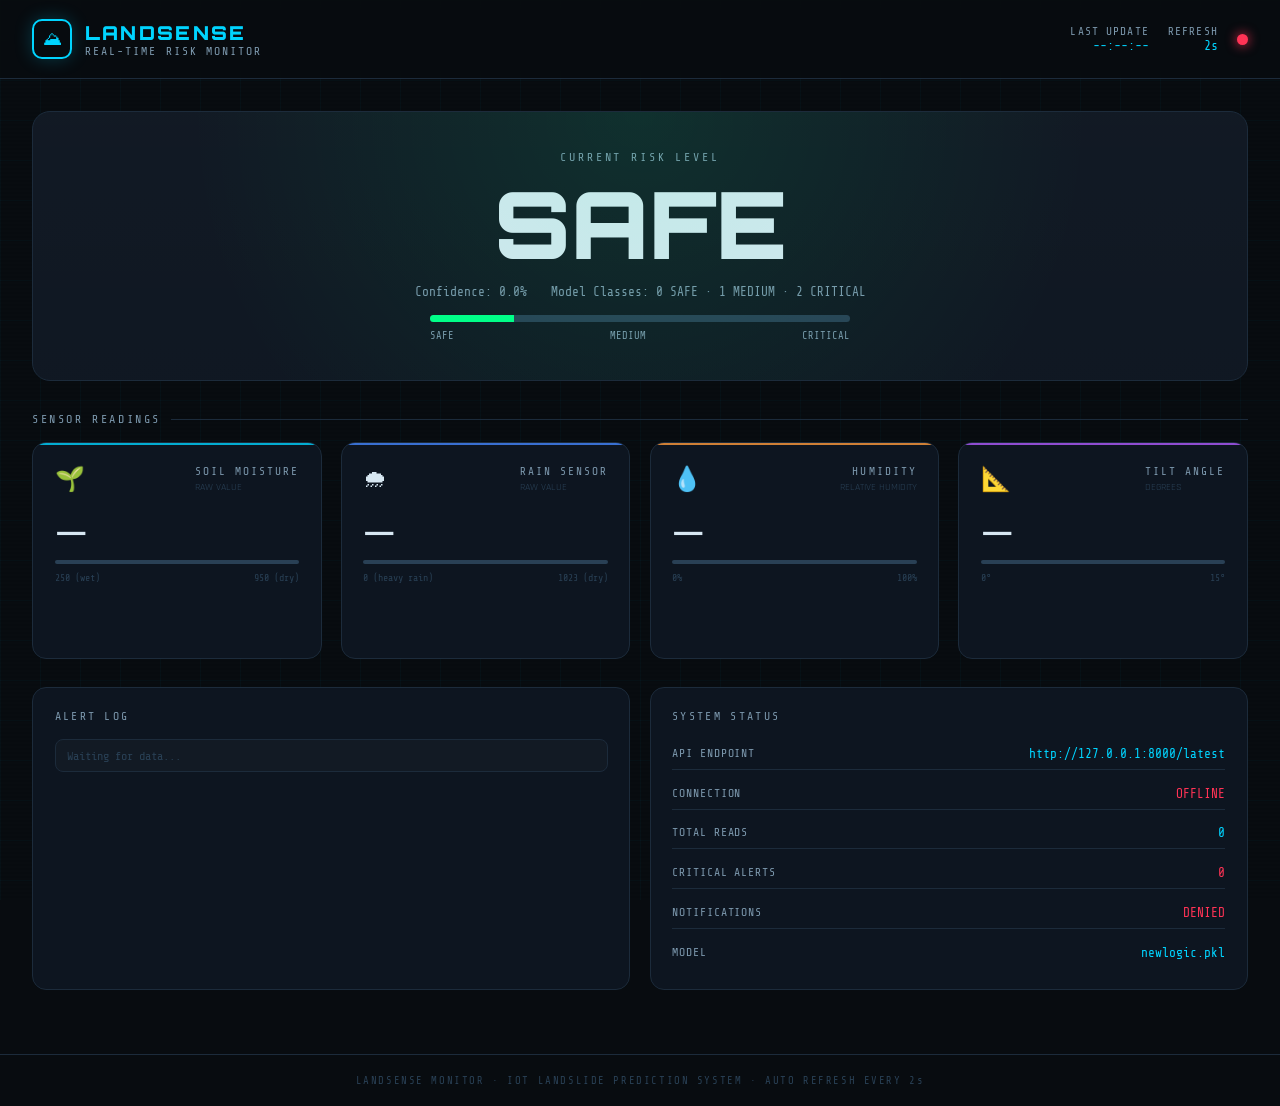
==== commit fb0e2d0b: "Added new feature / update" ====
--- a/index.html
+++ b/index.html
@@ -433,7 +433,7 @@
 
   <script>
     const CONFIG = {
-      APIURL: 'https://landslide-backend-gip0.onrender.com/latest',
+      APIURL: 'http://127.0.0.1:8000/latest',
       REFRESH_MS: 2000,
       DEMO_MODE: false,
       MAX_LOG: 50,
